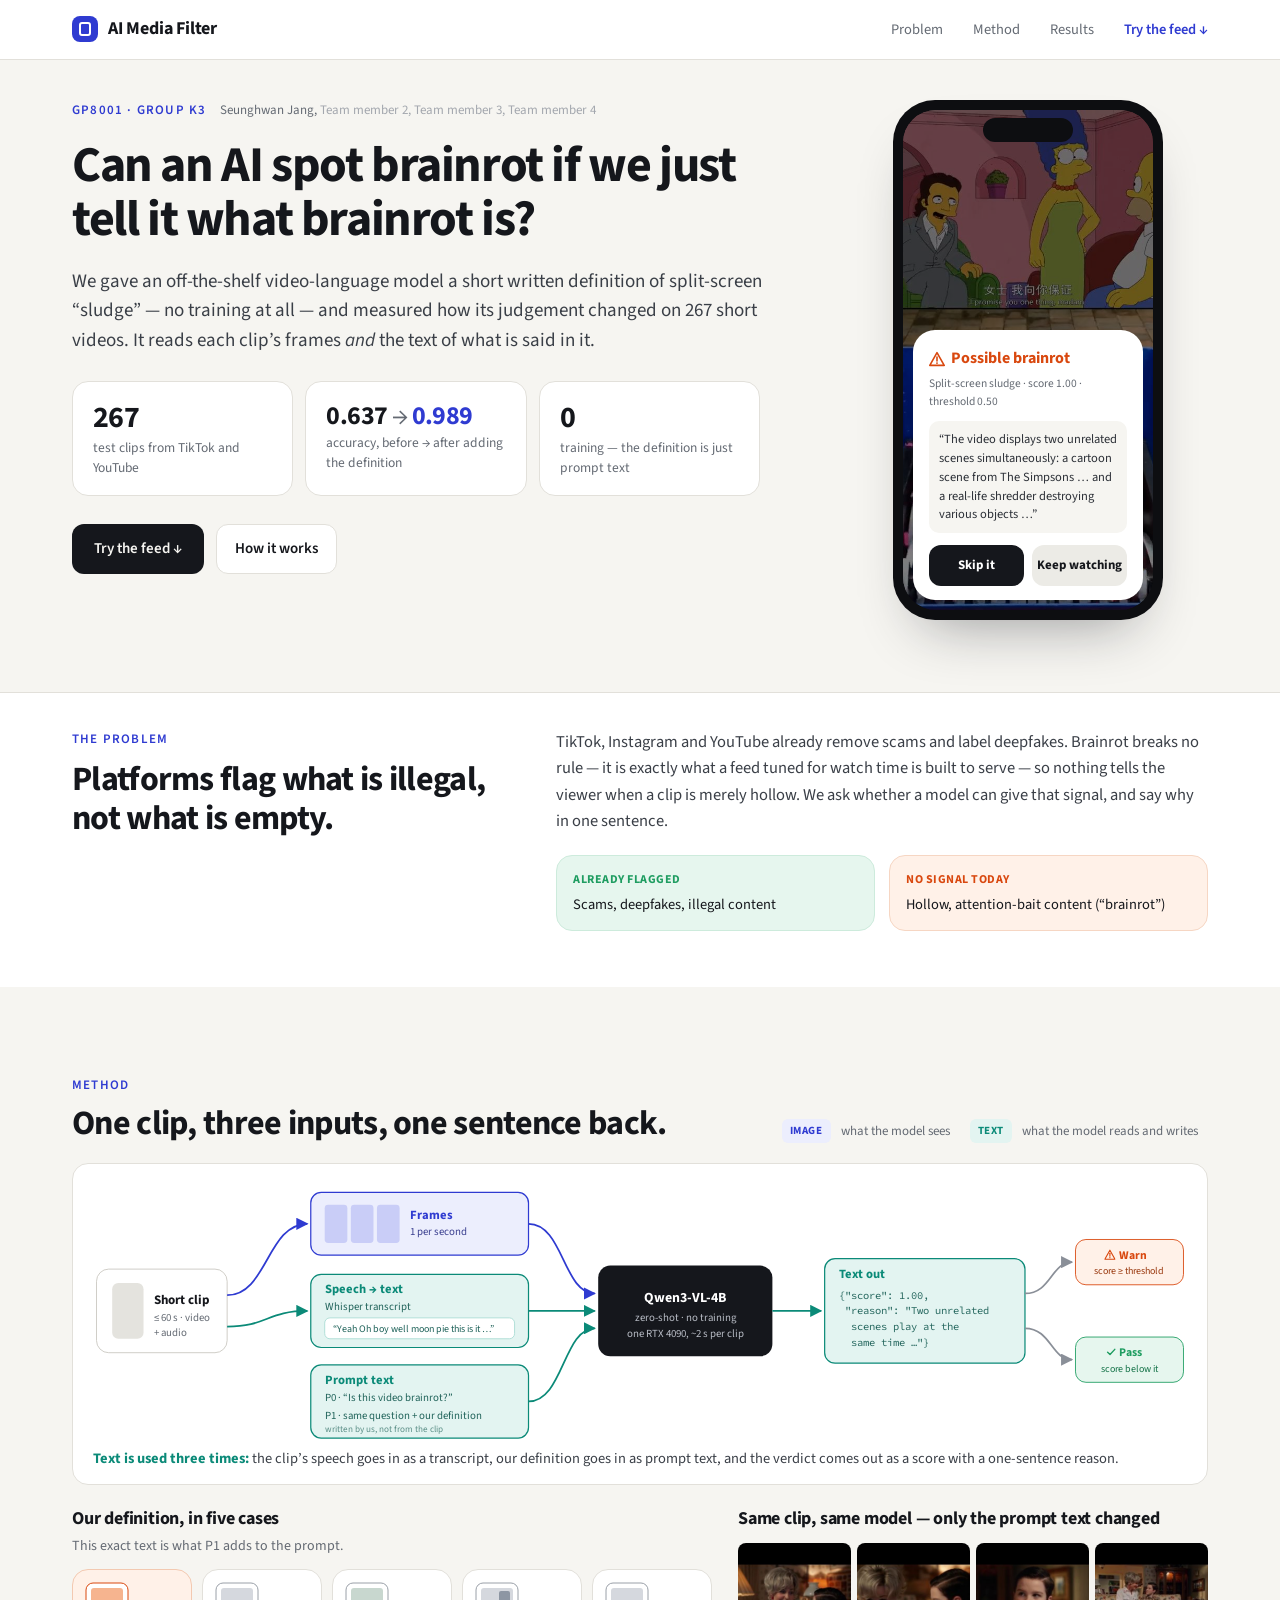
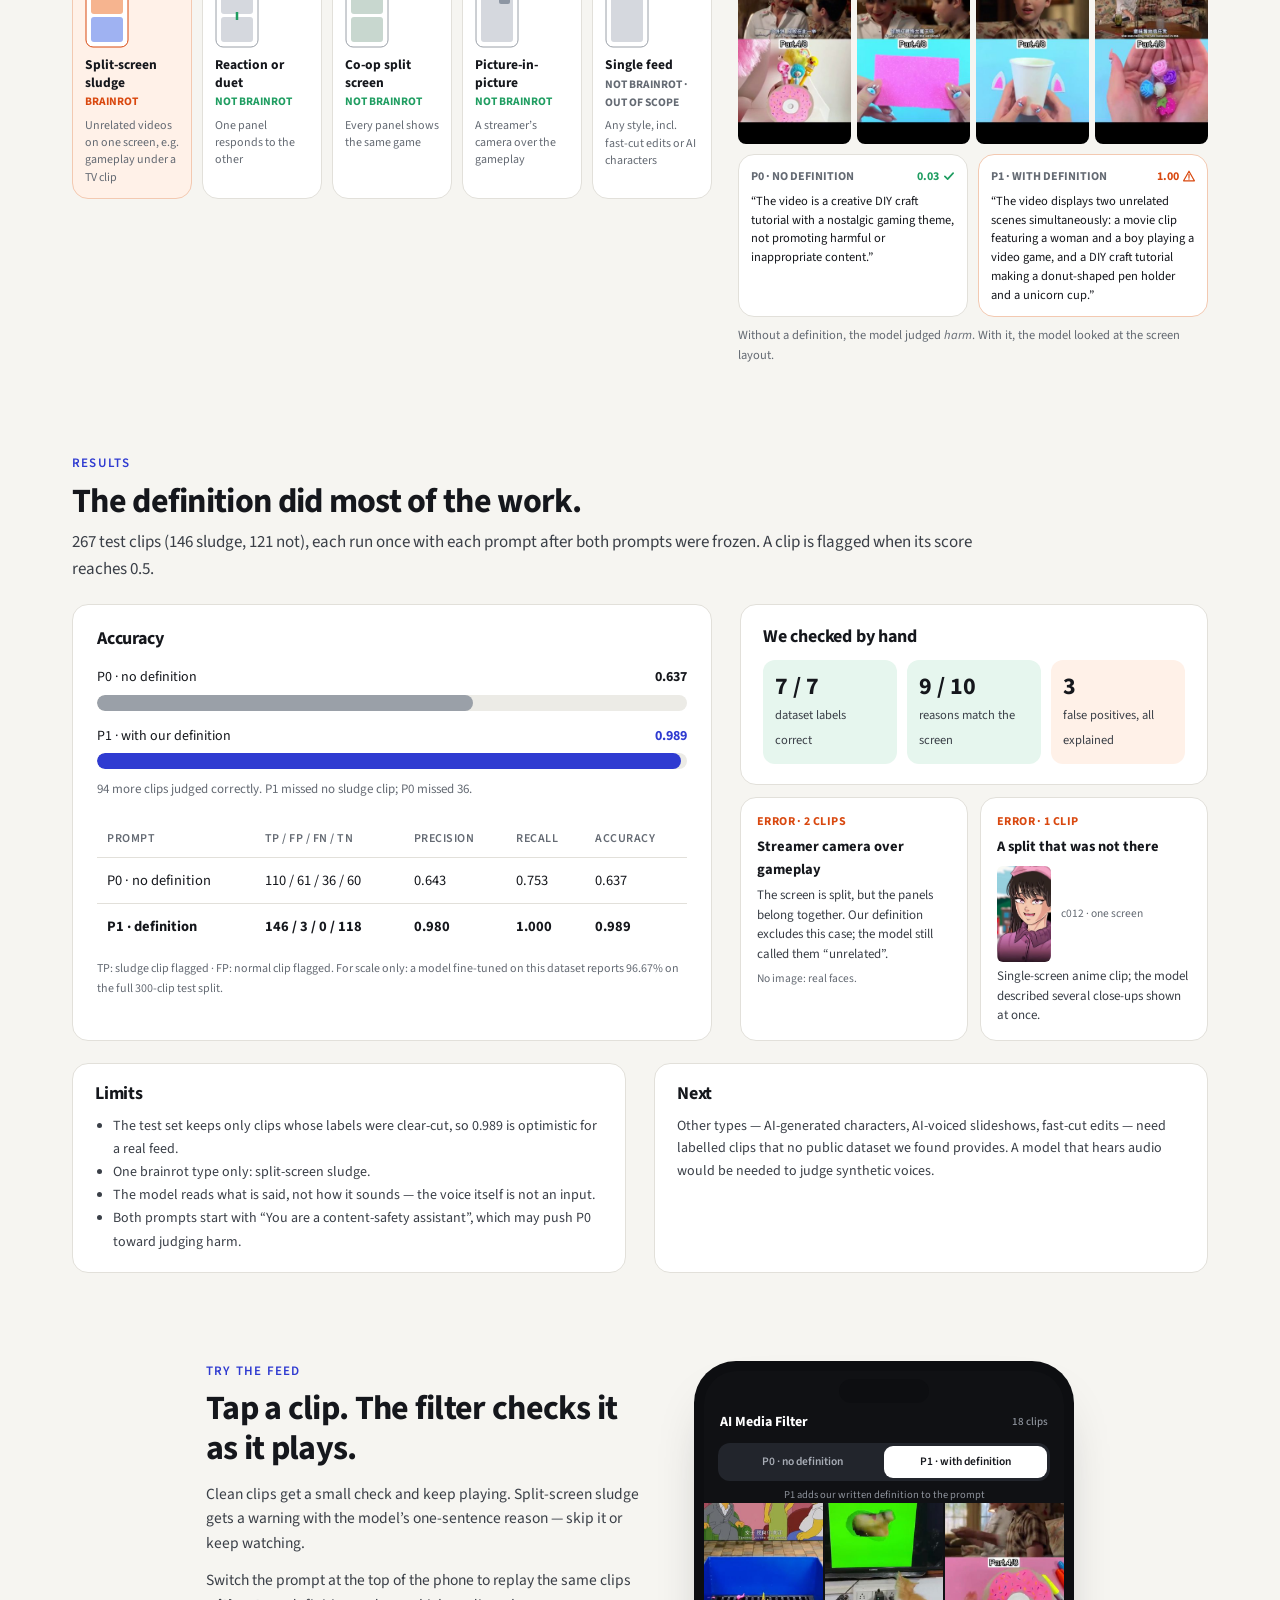
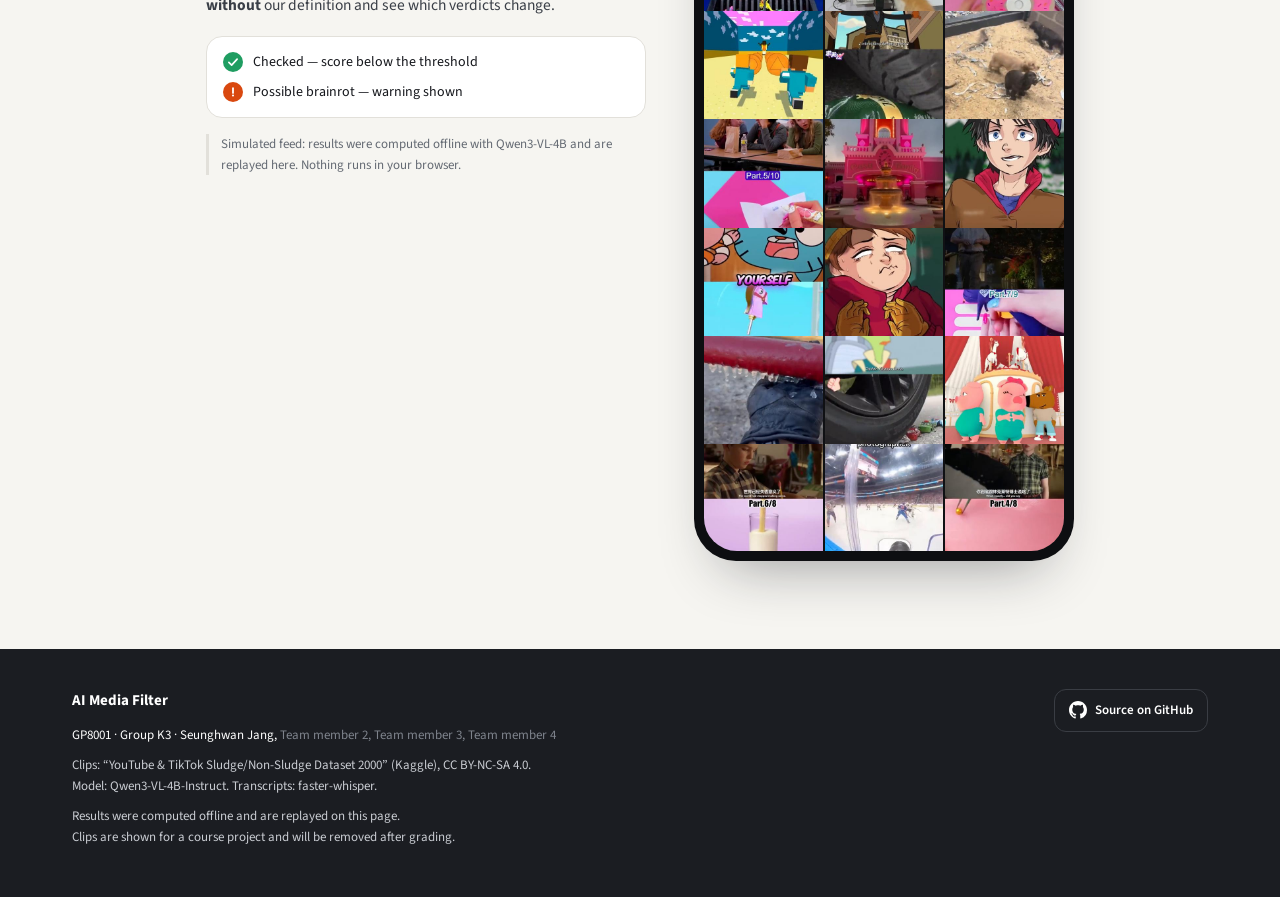
==== docs/index.html @ eef55e1b "Course assignment site for GP8001 Group K3 (AI Media Filter) Project website (GitHub Pages from /doc" ====
<!doctype html>
<html lang="en">
<head>
<meta charset="utf-8">
<meta name="viewport" content="width=device-width, initial-scale=1, viewport-fit=cover">
<title>AI Media Filter · GP8001 Group K3</title>
<meta name="robots" content="noindex, nofollow">
<meta name="description" content="Course project: an off-the-shelf video-language model, given a short written definition of split-screen sludge, judged 267 short videos. Results were computed offline and are replayed here.">
<meta property="og:type" content="website">
<meta property="og:title" content="Can an AI spot brainrot if we just tell it what brainrot is?">
<meta property="og:description" content="GP8001 · Group K3 course project. Accuracy 0.637 → 0.989 on 267 clips after adding a written definition — no training.">
<meta property="og:url" content="https://jang-seunghwan.github.io/course-assignment-gp8001-ai-media-filter/">
<meta property="og:image" content="https://jang-seunghwan.github.io/course-assignment-gp8001-ai-media-filter/assets/og.png">
<meta property="og:image:width" content="1200">
<meta property="og:image:height" content="630">
<meta name="twitter:card" content="summary_large_image">
<link rel="icon" href="data:image/svg+xml,%3Csvg xmlns='http://www.w3.org/2000/svg' viewBox='0 0 26 26'%3E%3Crect width='26' height='26' rx='8' fill='%232f3bd1'/%3E%3Crect x='8.25' y='7.25' width='9.5' height='11.5' rx='2' fill='none' stroke='%23fff' stroke-width='2.5'/%3E%3C/svg%3E">
<link rel="preconnect" href="https://fonts.googleapis.com">
<link rel="preconnect" href="https://fonts.gstatic.com" crossorigin>
<link href="https://fonts.googleapis.com/css2?family=Source+Sans+3:wght@400;500;600;700&family=Source+Code+Pro:wght@400;600&display=swap" rel="stylesheet">
<link rel="stylesheet" href="assets/style.css">
</head>
<body>

<svg width="0" height="0" style="position:absolute" aria-hidden="true">
  <symbol id="i-warn" viewBox="0 0 16 16"><path d="M8 1.6 15.2 14.4H.8Z" fill="none" stroke="currentColor" stroke-width="1.6" stroke-linejoin="round"/><path d="M8 6v4" stroke="currentColor" stroke-width="1.6" stroke-linecap="round"/><circle cx="8" cy="12.1" r=".95" fill="currentColor"/></symbol>
  <symbol id="i-check" viewBox="0 0 16 16"><path d="M2.5 8.6 6.2 12.2 13.5 4.2" fill="none" stroke="currentColor" stroke-width="2.2" stroke-linecap="round" stroke-linejoin="round"/></symbol>
  <symbol id="i-bang" viewBox="0 0 16 16"><path d="M8 3v6.2" stroke="currentColor" stroke-width="2.4" stroke-linecap="round"/><circle cx="8" cy="12.6" r="1.4" fill="currentColor"/></symbol>
  <symbol id="i-close" viewBox="0 0 16 16"><path d="M3.5 3.5 12.5 12.5M12.5 3.5 3.5 12.5" stroke="currentColor" stroke-width="2" stroke-linecap="round"/></symbol>
  <symbol id="i-sound-off" viewBox="0 0 16 16"><path d="M2 6h2.6L8 3v10L4.6 10H2Z" fill="currentColor"/><path d="M10.5 6l4 4M14.5 6l-4 4" stroke="currentColor" stroke-width="1.6" stroke-linecap="round"/></symbol>
  <symbol id="i-sound-on" viewBox="0 0 16 16"><path d="M2 6h2.6L8 3v10L4.6 10H2Z" fill="currentColor"/><path d="M10.4 5.6a3.4 3.4 0 0 1 0 4.8M12.4 3.8a6 6 0 0 1 0 8.4" fill="none" stroke="currentColor" stroke-width="1.5" stroke-linecap="round"/></symbol>
  <symbol id="i-github" viewBox="0 0 16 16"><path fill="currentColor" d="M8 0C3.58 0 0 3.58 0 8c0 3.54 2.29 6.53 5.47 7.59.4.07.55-.17.55-.38 0-.19-.01-.82-.01-1.49-2.01.37-2.53-.49-2.69-.94-.09-.23-.48-.94-.82-1.13-.28-.15-.68-.52-.01-.53.63-.01 1.08.58 1.23.82.72 1.21 1.87.87 2.33.66.07-.52.28-.87.51-1.07-1.78-.2-3.64-.89-3.64-3.95 0-.87.31-1.59.82-2.15-.08-.2-.36-1.02.08-2.12 0 0 .67-.21 2.2.82.64-.18 1.32-.27 2-.27.68 0 1.36.09 2 .27 1.53-1.04 2.2-.82 2.2-.82.44 1.1.16 1.92.08 2.12.51.56.82 1.27.82 2.15 0 3.07-1.87 3.75-3.65 3.95.29.25.54.73.54 1.48 0 1.07-.01 1.93-.01 2.2 0 .21.15.46.55.38A8.013 8.013 0 0 0 16 8c0-4.42-3.58-8-8-8z"/></symbol>
</svg>

<header class="nav">
  <div class="wrap">
    <a class="logo" href="#top"><i aria-hidden="true"></i>AI Media Filter</a>
    <nav class="links" aria-label="Sections"><a href="#problem">Problem</a><a href="#method">Method</a><a href="#results">Results</a><a href="#feed">Try the feed ↓</a></nav>
  </div>
</header>

<main>
<!-- ============================================================ intro -->
<section class="hero" id="top">
  <div class="wrap">
    <div>
      <div class="byline"><span class="eyebrow" data-site="course-group">GP8001 · Group K3</span><span class="team" data-site="members"></span></div>
      <h1>Can an AI spot brainrot if we just tell it what brainrot is?</h1>
      <p class="lead">We gave an off-the-shelf video-language model a short written definition of split-screen “sludge” — no training at all — and measured how its judgement changed on 267 short videos. It reads each clip’s frames <em>and</em> the text of what is said in it.</p>
      <div class="stats">
        <div class="card stat"><div class="num">267</div><div class="cap">test clips from TikTok and YouTube</div></div>
        <div class="card stat"><div class="num delta">0.637 <span class="arrow">→</span> <span class="after">0.989</span></div><div class="cap">accuracy, before → after adding the definition</div></div>
        <div class="card stat"><div class="num">0</div><div class="cap">training — the definition is just prompt text</div></div>
      </div>
      <div class="cta"><a class="btn dark" href="#feed">Try the feed ↓</a><a class="btn light" href="#method">How it works</a></div>
    </div>
    <div class="phone hero-phone" aria-label="Example: the warning shown for clip c044">
      <div class="screen">
        <video src="assets/clips/c044.mp4" poster="assets/posters/c044.jpg" muted autoplay loop playsinline preload="auto" aria-hidden="true" tabindex="-1"></video>
        <div class="notch"></div>
        <div class="dim"></div>
        <div class="wcard">
          <div class="t"><svg class="ico"><use href="#i-warn"/></svg> Possible brainrot</div>
          <div class="s">Split-screen sludge · score 1.00 · threshold 0.50</div>
          <div class="r">“The video displays two unrelated scenes simultaneously: a cartoon scene from The Simpsons … and a real-life shredder destroying various objects …”</div>
          <div class="b" aria-hidden="true"><span class="b1">Skip it</span><span class="b2">Keep watching</span></div>
        </div>
      </div>
    </div>
  </div>
</section>

<section class="band" id="problem">
  <div class="wrap">
    <div>
      <div class="eyebrow">The problem</div>
      <h2>Platforms flag what is illegal, not what is empty.</h2>
    </div>
    <div>
      <p class="body">TikTok, Instagram and YouTube already remove scams and label deepfakes. Brainrot breaks no rule — it is exactly what a feed tuned for watch time is built to serve — so nothing tells the viewer when a clip is merely hollow. We ask whether a model can give that signal, and say why in one sentence.</p>
      <div class="flags">
        <div class="flag ok"><div class="k">ALREADY FLAGGED</div><div class="v">Scams, deepfakes, illegal content</div></div>
        <div class="flag warn"><div class="k">NO SIGNAL TODAY</div><div class="v">Hollow, attention-bait content (“brainrot”)</div></div>
      </div>
    </div>
  </div>
</section>

<!-- ============================================================ method -->
<section class="section" id="method">
  <div class="wrap">
    <div class="eyebrow">Method</div>
    <div class="head-row">
      <h2>One clip, three inputs, one sentence back.</h2>
      <div class="legend"><span class="tag img">IMAGE</span><span>what the model sees</span><span class="tag text">TEXT</span><span>what the model reads and writes</span></div>
    </div>

    <div class="card pipe">
      <svg class="pipe-svg" viewBox="0 0 1256 300" role="img" aria-labelledby="pipe-title">
        <title id="pipe-title">Pipeline: a short clip becomes frames (image) and a speech transcript (text); together with the prompt text they go into Qwen3-VL-4B, which writes a score and a one-sentence reason; the score decides warn or pass.</title>
        <defs>
          <marker id="ah" viewBox="0 0 10 10" refX="9" refY="5" markerWidth="7" markerHeight="7" orient="auto-start-reverse"><path d="M0,0 L10,5 L0,10 z" fill="#8a8f98"/></marker>
          <marker id="aht" viewBox="0 0 10 10" refX="9" refY="5" markerWidth="7" markerHeight="7" orient="auto-start-reverse"><path d="M0,0 L10,5 L0,10 z" fill="#0b8a78"/></marker>
          <marker id="ahi" viewBox="0 0 10 10" refX="9" refY="5" markerWidth="7" markerHeight="7" orient="auto-start-reverse"><path d="M0,0 L10,5 L0,10 z" fill="#2f3bd1"/></marker>
        </defs>
        <!-- clip -->
        <rect x="4" y="100" width="150" height="96" rx="14" fill="#fff" stroke="#c9c7c0"/>
        <rect x="22" y="116" width="36" height="64" rx="7" fill="#e4e3de"/>
        <text x="70" y="140" font-size="15" font-weight="700" fill="#15171c">Short clip</text>
        <text x="70" y="160" font-size="12.5" fill="#646a73">≤ 60 s · video</text>
        <text x="70" y="177" font-size="12.5" fill="#646a73">+ audio</text>
        <!-- frames branch -->
        <path d="M154 130 C 200 130, 200 48, 246 48" fill="none" stroke="#2f3bd1" stroke-width="2" marker-end="url(#ahi)"/>
        <rect x="250" y="12" width="250" height="72" rx="12" fill="#eceefd" stroke="#2f3bd1" stroke-width="1.4"/>
        <rect x="266" y="26" width="26" height="44" rx="4" fill="#c9cdf7"/><rect x="296" y="26" width="26" height="44" rx="4" fill="#c9cdf7"/><rect x="326" y="26" width="26" height="44" rx="4" fill="#c9cdf7"/>
        <text x="364" y="42" font-size="14.5" font-weight="700" fill="#2f3bd1">Frames</text>
        <text x="364" y="61" font-size="12.5" fill="#3a3f8f">1 per second</text>
        <!-- transcript branch (c020's real transcript, first words) -->
        <path d="M154 166 C 200 166, 200 148, 246 148" fill="none" stroke="#0b8a78" stroke-width="2" marker-end="url(#aht)"/>
        <rect x="250" y="106" width="250" height="84" rx="12" fill="#e3f4f1" stroke="#0b8a78" stroke-width="1.4"/>
        <text x="266" y="128" font-size="14.5" font-weight="700" fill="#0b8a78">Speech → text</text>
        <text x="266" y="147" font-size="12.5" fill="#20635a">Whisper transcript</text>
        <rect x="266" y="156" width="218" height="24" rx="6" fill="#fff" stroke="#a9dcd4"/>
        <text x="275" y="172" font-size="11.5" fill="#20635a" id="pipe-transcript">“Yeah Oh boy well moon pie this is it …”</text>
        <!-- prompt branch -->
        <rect x="250" y="210" width="250" height="84" rx="12" fill="#e3f4f1" stroke="#0b8a78" stroke-width="1.4"/>
        <text x="266" y="232" font-size="14.5" font-weight="700" fill="#0b8a78">Prompt text</text>
        <text x="266" y="252" font-size="12.5" fill="#20635a">P0 · “Is this video brainrot?”</text>
        <text x="266" y="272" font-size="12.5" fill="#20635a">P1 · same question + our definition</text>
        <text x="266" y="287" font-size="10.5" fill="#5c8f87">written by us, not from the clip</text>
        <!-- into model -->
        <path d="M500 48 C 540 48, 540 128, 576 128" fill="none" stroke="#2f3bd1" stroke-width="2" marker-end="url(#ahi)"/>
        <path d="M500 148 L 576 148" fill="none" stroke="#0b8a78" stroke-width="2" marker-end="url(#aht)"/>
        <path d="M500 252 C 540 252, 540 168, 576 168" fill="none" stroke="#0b8a78" stroke-width="2" marker-end="url(#aht)"/>
        <rect x="580" y="96" width="200" height="104" rx="14" fill="#15171c"/>
        <text x="680" y="138" text-anchor="middle" font-size="16" font-weight="700" fill="#fff">Qwen3-VL-4B</text>
        <text x="680" y="160" text-anchor="middle" font-size="12.5" fill="#b9bdc6">zero-shot · no training</text>
        <text x="680" y="178" text-anchor="middle" font-size="12.5" fill="#b9bdc6">one RTX 4090, ~2 s per clip</text>
        <!-- output -->
        <path d="M780 148 L 836 148" fill="none" stroke="#0b8a78" stroke-width="2" marker-end="url(#aht)"/>
        <rect x="840" y="88" width="230" height="120" rx="12" fill="#e3f4f1" stroke="#0b8a78" stroke-width="1.4"/>
        <text x="856" y="110" font-size="14.5" font-weight="700" fill="#0b8a78">Text out</text>
        <text class="mono" x="856" y="134" font-size="12" fill="#20635a">{"score": 1.00,</text>
        <text class="mono" x="856" y="152" font-size="12" fill="#20635a" xml:space="preserve"> "reason": "Two unrelated</text>
        <text class="mono" x="856" y="170" font-size="12" fill="#20635a" xml:space="preserve">  scenes play at the</text>
        <text class="mono" x="856" y="188" font-size="12" fill="#20635a" xml:space="preserve">  same time …"}</text>
        <!-- decision -->
        <path d="M1070 128 C 1100 128, 1100 92, 1124 92" fill="none" stroke="#8a8f98" stroke-width="2" marker-end="url(#ah)"/>
        <path d="M1070 168 C 1100 168, 1100 204, 1124 204" fill="none" stroke="#8a8f98" stroke-width="2" marker-end="url(#ah)"/>
        <rect x="1128" y="66" width="124" height="52" rx="12" fill="#fff1e8" stroke="#d9480f"/>
        <use href="#i-warn" x="1161" y="77" width="13" height="13" style="color:#d9480f"/>
        <text x="1178" y="88" font-size="13.5" font-weight="700" fill="#d9480f">Warn</text>
        <text x="1190" y="106" text-anchor="middle" font-size="11.5" fill="#9a3a10">score ≥ threshold</text>
        <rect x="1128" y="178" width="124" height="52" rx="12" fill="#e6f6ee" stroke="#1f9d61"/>
        <use href="#i-check" x="1163" y="189" width="12" height="12" style="color:#1f9d61"/>
        <text x="1178" y="200" font-size="13.5" font-weight="700" fill="#1f9d61">Pass</text>
        <text x="1190" y="218" text-anchor="middle" font-size="11.5" fill="#17744a">score below it</text>
      </svg>
      <div class="pipe-mobile" aria-hidden="true">
        <div><b>Short clip</b> · ≤ 60 s</div>
        <div class="i"><b>Frames</b> · 1 per second <span class="tag img">IMAGE</span></div>
        <div class="x"><b>Speech → text</b> · Whisper <span class="tag text">TEXT</span></div>
        <div class="x"><b>Prompt text</b> · P0 or P1 <span class="tag text">TEXT</span></div>
        <div class="arrow">↓</div>
        <div class="m"><b>Qwen3-VL-4B</b> · no training</div>
        <div class="arrow">↓</div>
        <div class="x"><b>Text out</b> · score + one-sentence reason <span class="tag text">TEXT</span></div>
        <div class="verdicts"><span class="w"><svg class="ico"><use href="#i-warn"/></svg>Warn</span><span class="p"><svg class="ico"><use href="#i-check"/></svg>Pass</span></div>
      </div>
      <p class="body caption"><b>Text is used three times:</b> the clip’s speech goes in as a transcript, our definition goes in as prompt text, and the verdict comes out as a score with a one-sentence reason.</p>
    </div>

    <div class="method-grid">
      <div>
        <h3>Our definition, in five cases</h3>
        <p class="body muted" style="font-size:14px; margin-top:4px;">This exact text is what P1 adds to the prompt.</p>
        <div class="defs">
          <div class="card def br">
            <svg width="44" height="66" aria-hidden="true"><rect x="1" y="1" width="42" height="64" rx="7" fill="#fff" stroke="#d9480f"/><rect x="6" y="6" width="32" height="26" rx="3" fill="#f6b48f"/><rect x="6" y="35" width="32" height="25" rx="3" fill="#9fb2f2"/></svg>
            <div class="t">Split-screen sludge</div><div class="k">BRAINROT</div>
            <div class="d">Unrelated videos on one screen, e.g. gameplay under a TV clip</div>
          </div>
          <div class="card def">
            <svg width="44" height="66" aria-hidden="true"><rect x="1" y="1" width="42" height="64" rx="7" fill="#fff" stroke="#9aa0a8"/><rect x="6" y="6" width="32" height="26" rx="3" fill="#d5d8de"/><rect x="6" y="35" width="32" height="25" rx="3" fill="#d5d8de"/><path d="M22 30 v8" stroke="#1f9d61" stroke-width="2.5"/></svg>
            <div class="t">Reaction or duet</div><div class="k">NOT BRAINROT</div>
            <div class="d">One panel responds to the other</div>
          </div>
          <div class="card def">
            <svg width="44" height="66" aria-hidden="true"><rect x="1" y="1" width="42" height="64" rx="7" fill="#fff" stroke="#9aa0a8"/><rect x="6" y="6" width="32" height="26" rx="3" fill="#c8d7cf"/><rect x="6" y="35" width="32" height="25" rx="3" fill="#c8d7cf"/></svg>
            <div class="t">Co-op split screen</div><div class="k">NOT BRAINROT</div>
            <div class="d">Every panel shows the same game</div>
          </div>
          <div class="card def">
            <svg width="44" height="66" aria-hidden="true"><rect x="1" y="1" width="42" height="64" rx="7" fill="#fff" stroke="#9aa0a8"/><rect x="6" y="6" width="32" height="54" rx="3" fill="#d5d8de"/><rect x="24" y="9" width="11" height="13" rx="2" fill="#8d96a3"/></svg>
            <div class="t">Picture-in-picture</div><div class="k">NOT BRAINROT</div>
            <div class="d">A streamer’s camera over the gameplay</div>
          </div>
          <div class="card def">
            <svg width="44" height="66" aria-hidden="true"><rect x="1" y="1" width="42" height="64" rx="7" fill="#fff" stroke="#9aa0a8"/><rect x="6" y="6" width="32" height="54" rx="3" fill="#d5d8de"/></svg>
            <div class="t">Single feed</div><div class="k out">NOT BRAINROT · OUT OF SCOPE</div>
            <div class="d">Any style, incl. fast-cut edits or AI characters</div>
          </div>
        </div>
      </div>

      <div>
        <h3>Same clip, same model — only the prompt text changed</h3>
        <div class="frames4">
          <img src="assets/frames/c020_1.jpg" alt="Clip c020 at 20%: TV scene of a woman and a boy playing a video game above a craft video of a donut pen holder" loading="lazy">
          <img src="assets/frames/c020_2.jpg" alt="Clip c020 at 40%: TV scene above a craft video with pink paper" loading="lazy">
          <img src="assets/frames/c020_3.jpg" alt="Clip c020 at 60%: TV scene of the boy above a craft video of a paper cup" loading="lazy">
          <img src="assets/frames/c020_4.jpg" alt="Clip c020 at 80%: TV scene on a sofa above a craft video of small flowers in a hand" loading="lazy">
        </div>
        <div class="pair" id="pair"></div>
        <div class="pair-note">Without a definition, the model judged <i>harm</i>. With it, the model looked at the screen layout.</div>
      </div>
    </div>
  </div>
</section>

<!-- ============================================================ results -->
<section class="section results" id="results" style="padding-top:0">
  <div class="wrap">
    <div class="eyebrow">Results</div>
    <h2 style="margin-top:8px">The definition did most of the work.</h2>
    <p class="lead">267 test clips (146 sludge, 121 not), each run once with each prompt after both prompts were frozen. A clip is flagged when its score reaches 0.5.</p>

    <div class="res-grid">
      <div class="card acc">
        <h3>Accuracy</h3>
        <div style="margin-top:16px">
          <div class="bar-row"><span>P0 · no definition</span><b>0.637</b></div>
          <div class="bar" role="img" aria-label="P0 accuracy 63.7 percent"><i style="width:63.7%"></i></div>
          <div class="bar-row" style="margin-top:14px"><span>P1 · with our definition</span><b style="color:var(--brand)">0.989</b></div>
          <div class="bar" role="img" aria-label="P1 accuracy 98.9 percent"><i class="p1" style="width:98.9%"></i></div>
          <div class="muted" style="font-size:13px; margin-top:10px">94 more clips judged correctly. P1 missed no sludge clip; P0 missed 36.</div>
        </div>
        <table class="res">
          <thead><tr><th>Prompt</th><th>TP / FP / FN / TN</th><th>Precision</th><th>Recall</th><th>Accuracy</th></tr></thead>
          <tbody>
            <tr><td>P0 · no definition</td><td>110 / 61 / 36 / 60</td><td>0.643</td><td>0.753</td><td>0.637</td></tr>
            <tr><td><b>P1 · definition</b></td><td><b>146 / 3 / 0 / 118</b></td><td><b>0.980</b></td><td><b>1.000</b></td><td><b>0.989</b></td></tr>
          </tbody>
        </table>
        <div class="muted" style="font-size:12px; margin-top:10px">TP: sludge clip flagged · FP: normal clip flagged. For scale only: a model fine-tuned on this dataset reports 96.67% on the full 300-clip test split.</div>
      </div>

      <div>
        <div class="card checked">
          <h3>We checked by hand</h3>
          <div class="boxes">
            <div><b>7 / 7</b><span>dataset labels correct</span></div>
            <div><b>9 / 10</b><span>reasons match the screen</span></div>
            <div class="w"><b>3</b><span>false positives, all explained</span></div>
          </div>
        </div>
        <div class="errs">
          <div class="card err">
            <div class="k">ERROR · 2 CLIPS</div>
            <div class="t">Streamer camera over gameplay</div>
            <div class="d">The screen is split, but the panels belong together. Our definition excludes this case; the model still called them “unrelated”.</div>
            <div class="s muted">No image: real faces.</div>
          </div>
          <div class="card err">
            <div class="k">ERROR · 1 CLIP</div>
            <div class="t">A split that was not there</div>
            <figure><img src="assets/frames/c012_1.jpg" alt="Clip c012: a single full-screen anime drawing of one character" loading="lazy"><figcaption>c012 · one screen</figcaption></figure>
            <div class="d">Single-screen anime clip; the model described several close-ups shown at once.</div>
          </div>
        </div>
      </div>
    </div>

    <div class="two">
      <div class="card">
        <h3>Limits</h3>
        <ul>
          <li>The test set keeps only clips whose labels were clear-cut, so 0.989 is optimistic for a real feed.</li>
          <li>One brainrot type only: split-screen sludge.</li>
          <li>The model reads what is said, not how it sounds — the voice itself is not an input.</li>
          <li>Both prompts start with “You are a content-safety assistant”, which may push P0 toward judging harm.</li>
        </ul>
      </div>
      <div class="card">
        <h3>Next</h3>
        <p class="body">Other types — AI-generated characters, AI-voiced slideshows, fast-cut edits — need labelled clips that no public dataset we found provides. A model that hears audio would be needed to judge synthetic voices.</p>
      </div>
    </div>
  </div>
</section>

<!-- ============================================================ feed -->
<section class="section feed" id="feed" style="padding-top:0">
  <div class="wrap">
    <div class="feed-copy">
      <div class="eyebrow">Try the feed</div>
      <h2>Tap a clip. The filter checks it as it plays.</h2>
      <p class="body">Clean clips get a small check and keep playing. Split-screen sludge gets a warning with the model’s one-sentence reason — skip it or keep watching.</p>
      <p class="body">Switch the prompt at the top of the phone to replay the same clips <b>without</b> our definition and see which verdicts change.</p>
      <div class="card key">
        <div><span class="badge o"><svg><use href="#i-check"/></svg></span> Checked — score below the threshold</div>
        <div><span class="badge w"><svg><use href="#i-bang"/></svg></span> Possible brainrot — warning shown</div>
      </div>
      <div class="disclose">Simulated feed: results were computed offline with Qwen3-VL-4B and are replayed here. Nothing runs in your browser.</div>
    </div>

    <div class="phone feed-phone">
      <div class="screen">
        <div class="notch"></div>
        <div class="appbar">
          <div class="row1"><span>AI Media Filter</span><span id="clip-count">18 clips</span></div>
          <div class="seg" role="group" aria-label="Prompt">
            <button type="button" data-prompt="p0" aria-pressed="false">P0 · no definition</button>
            <button type="button" data-prompt="p1" aria-pressed="true">P1 · with definition</button>
          </div>
          <div class="seg-note">P1 adds our written definition to the prompt</div>
        </div>
        <div class="grid" id="grid" aria-label="Clips"></div>

        <div class="viewer" id="viewer" role="dialog" aria-modal="true" aria-label="Clip viewer" hidden>
          <div class="stage" id="stage"><video id="vid" muted playsinline preload="auto"></video></div>
          <div class="v-top" id="v-top">
            <span>AI Media Filter</span>
            <span class="btns">
              <button type="button" class="round" id="mute" aria-label="Turn sound on"><svg><use href="#i-sound-off"/></svg></button>
              <button type="button" class="round" id="close" aria-label="Close and return to the grid"><svg><use href="#i-close"/></svg></button>
            </span>
          </div>
          <div class="chip gone" id="chip" role="status" aria-live="polite"></div>
          <div class="v-actions" aria-hidden="true"><span></span><span></span><span></span></div>
          <div class="v-caption"><span class="lbl" id="v-label"></span></div>
          <div class="v-progress" aria-hidden="true"><i id="v-prog"></i></div>
          <div class="dim" id="dim"></div>
          <div class="wcard" id="wcard" aria-live="polite">
            <div class="t"><svg class="ico"><use href="#i-warn"/></svg> Possible brainrot</div>
            <div class="s" id="w-sub"></div>
            <div class="r" id="w-reason"></div>
            <div class="b"><button type="button" class="b1" id="skip">Skip it</button><button type="button" class="b2" id="keep">Keep watching</button></div>
            <div class="note" id="w-note" hidden></div>
            <div class="lab" id="w-label"></div>
          </div>
        </div>
      </div>
    </div>
  </div>
</section>
</main>

<footer>
  <div class="wrap">
    <div>
      <div class="name">AI Media Filter</div>
      <p class="who" data-site="footer-line">GP8001 · Group K3</p>
      <p>Clips: “YouTube &amp; TikTok Sludge/Non-Sludge Dataset 2000” (Kaggle), CC BY-NC-SA 4.0.<br>Model: Qwen3-VL-4B-Instruct. Transcripts: faster-whisper.</p>
      <p>Results were computed offline and are replayed on this page.<br>Clips are shown for a course project and will be removed after grading.</p>
    </div>
    <a class="gh" href="https://github.com/Jang-seunghwan/course-assignment-gp8001-ai-media-filter"><svg aria-hidden="true"><use href="#i-github"/></svg>Source on GitHub</a>
  </div>
</footer>

<!-- Fallback copies so the page also works when index.html is opened as a file.
     The live site reads assets/site.json and assets/clips.json first. Refresh with tools/embed_data.py. -->
<script type="application/json" id="site-data">{"course":"GP8001","group":"Group K3","members":["Seunghwan Jang","Team member 2","Team member 3","Team member 4"]}</script>
<script type="application/json" id="clips-data">[{"id":"c044","video":"assets/clips/c044.mp4","thumb":"assets/thumbs/c044.jpg","poster":"assets/posters/c044.jpg","label":"sludge","p0":{"score":0.9770226287399317,"reason":"The video combines cartoon dialogue with a shredder, creating a surreal and absurd juxtaposition.","sec":2.36},"p1":{"score":0.9999962733608097,"reason":"The video displays two unrelated scenes simultaneously: a cartoon scene from The Simpsons with characters discussing marriage and a real-life shredder destroying various objects, including a clock, phone, and pop-it toy.","sec":3.01},"note":""},{"id":"c024","video":"assets/clips/c024.mp4","thumb":"assets/thumbs/c024.jpg","poster":"assets/posters/c024.jpg","label":"not sludge","p0":{"score":0.18242558031387093,"reason":"The video shows a kitten watching a cat on a screen with green background, which is not brainrot.","sec":1.54},"p1":{"score":1.4449801345308207e-07,"reason":"A single video of a cat on a green screen is displayed, with no split-screen or multiple unrelated videos.","sec":1.75},"note":""},{"id":"c020","video":"assets/clips/c020.mp4","thumb":"assets/thumbs/c020.jpg","poster":"assets/posters/c020.jpg","label":"sludge","p0":{"score":0.03308605469641786,"reason":"The video is a creative DIY craft tutorial with a nostalgic gaming theme, not promoting harmful or inappropriate content.","sec":2.48},"p1":{"score":0.9999921107375358,"reason":"The video displays two unrelated scenes simultaneously: a movie clip featuring a woman and a boy playing a video game, and a DIY craft tutorial making a donut-shaped pen holder and a unicorn cup.","sec":2.74},"note":""},{"id":"c025","video":"assets/clips/c025.mp4","thumb":"assets/thumbs/c025.jpg","poster":"assets/posters/c025.jpg","label":"not sludge","p0":{"score":0.77729992054698,"reason":"The video features a Minecraft-style game with violent and chaotic elements, including characters resembling those from Squid Game, and exaggerated, cartoonish violence.","sec":3.03},"p1":{"score":3.65348200556395e-08,"reason":"The video features a single continuous scene with Minecraft-style characters and gameplay elements, without any split-screen or unrelated video overlays.","sec":3.13},"note":""},{"id":"c066","video":"assets/clips/c066.mp4","thumb":"assets/thumbs/c066.jpg","poster":"assets/posters/c066.jpg","label":"sludge","p0":{"score":0.9525741289411944,"reason":"The video combines cartoon violence with mundane, absurd objects being crushed, creating a surreal and darkly humorous tone.","sec":1.8},"p1":{"score":0.9999993524051881,"reason":"The video features two distinct and unrelated scenes: an animated Western show with characters and dialogue, and a real-world crushing video of various small objects under a car tire, with no clear connection between the two.","sec":2.16},"note":""},{"id":"c208","video":"assets/clips/c208.mp4","thumb":"assets/thumbs/c208.jpg","poster":"assets/posters/c208.jpg","label":"not sludge","p0":{"score":0.02931225643174513,"reason":"The video shows puppies playing and interacting in a shelter-like environment, with no offensive or inappropriate content.","sec":1.21},"p1":{"score":7.991959871028406e-11,"reason":"The video shows a single continuous scene of puppies in an enclosure with no split-screen or unrelated video panels.","sec":1.33},"note":""},{"id":"c159","video":"assets/clips/c159.mp4","thumb":"assets/thumbs/c159.jpg","poster":"assets/posters/c159.jpg","label":"sludge","p0":{"score":0.2689417653723509,"reason":"The video contains a mix of school-related dialogue and crafting activities, with no explicit or harmful content.","sec":1.87},"p1":{"score":0.9999251537652385,"reason":"The video displays two unrelated scenes simultaneously: a school hallway conversation and a DIY craft tutorial, with audio from both scenes.","sec":2.16},"note":""},{"id":"c234","video":"assets/clips/c234.mp4","thumb":"assets/thumbs/c234.jpg","poster":"assets/posters/c234.jpg","label":"not sludge","p0":{"score":0.11920293864618758,"reason":"The video showcases a lively and colorful restaurant experience with themed decor and food, not promoting harmful or inappropriate content.","sec":1.33},"p1":{"score":1.6918980102944207e-10,"reason":"The video features a single continuous scene showcasing Casa Bonita restaurant, its interior, food, and attractions without any split-screen or unrelated video overlays.","sec":1.57},"note":""},{"id":"c012","video":"assets/clips/c012.mp4","thumb":"assets/thumbs/c012.jpg","poster":"assets/posters/c012.jpg","label":"not sludge","p0":{"score":0.9626731168925041,"reason":"The video features anime-style characters with exaggerated expressions and a surreal, cartoonish aesthetic that is often associated with brainrot.","sec":1.17},"p1":{"score":0.7310585815345395,"reason":"The video shows multiple unrelated anime-style character close-ups simultaneously, with no shared audio or context connecting them.","sec":1.27},"note":"Our check: the model was wrong — this clip has a single screen."},{"id":"c037","video":"assets/clips/c037.mp4","thumb":"assets/thumbs/c037.jpg","poster":"assets/posters/c037.jpg","label":"sludge","p0":{"score":0.9975273767094737,"reason":"The video uses exaggerated and absurd imagery to mock and ridicule a character, which is a form of harmful humor.","sec":2.47},"p1":{"score":0.9999999586006235,"reason":"The video displays two unrelated clips simultaneously: an animated show featuring characters reacting to each other, and a gameplay segment of a lollipop character navigating obstacles in a colorful, physics-based game.","sec":2.79},"note":""},{"id":"c192","video":"assets/clips/c192.mp4","thumb":"assets/thumbs/c192.jpg","poster":"assets/posters/c192.jpg","label":"not sludge","p0":{"score":0.5621765591011381,"reason":"The video features cartoon characters with exaggerated expressions and a confrontational tone, which may be considered overly dramatic or inappropriate for some audiences.","sec":1.17},"p1":{"score":5.043474263807748e-07,"reason":"The video shows a single animated scene with three characters interacting, not multiple unrelated videos on screen.","sec":1.12},"note":""},{"id":"c072","video":"assets/clips/c072.mp4","thumb":"assets/thumbs/c072.jpg","poster":"assets/posters/c072.jpg","label":"sludge","p0":{"score":0.2450855683697291,"reason":"The video is a creative DIY project using popsicle sticks and glue, with no inappropriate or harmful content.","sec":2.36},"p1":{"score":0.9999996940977792,"reason":"The video features a split-screen format with unrelated content: a movie scene (likely from 'Crazy About Oklahoma') on the top half and a DIY craft tutorial using popsicle sticks on the bottom half, with no clear connection between the two.","sec":3.05},"note":""},{"id":"c160","video":"assets/clips/c160.mp4","thumb":"assets/thumbs/c160.jpg","poster":"assets/posters/c160.jpg","label":"not sludge","p0":{"score":2.902312524601589e-06,"reason":"The video shows a person handling ice and metal objects in a natural outdoor setting, which is not inherently brainrot.","sec":1.32},"p1":{"score":2.7346981016426896e-12,"reason":"The video shows a single continuous scene of a person interacting with icy equipment in a forest setting.","sec":1.44},"note":""},{"id":"c230","video":"assets/clips/c230.mp4","thumb":"assets/thumbs/c230.jpg","poster":"assets/posters/c230.jpg","label":"sludge","p0":{"score":0.8175745180598449,"reason":"The video combines cartoon scenes with a crushing toy car, which is a common form of entertainment content that may be considered brainrot.","sec":1.93},"p1":{"score":0.9999986290427253,"reason":"The video displays two unrelated cartoon scenes (Futurama and a car tire crushing various objects) simultaneously on a split screen, with audio from only one panel.","sec":2.22},"note":""},{"id":"c075","video":"assets/clips/c075.mp4","thumb":"assets/thumbs/c075.jpg","poster":"assets/posters/c075.jpg","label":"not sludge","p0":{"score":4.785095290582529e-06,"reason":"The video shows cartoon animals in a circus setting with no offensive or inappropriate content.","sec":1.79},"p1":{"score":3.978962558726916e-12,"reason":"The video shows a single animated scene with three characters in a circus setting, without any split-screen or multiple unrelated video panels.","sec":1.87},"note":""},{"id":"c186","video":"assets/clips/c186.mp4","thumb":"assets/thumbs/c186.jpg","poster":"assets/posters/c186.jpg","label":"sludge","p0":{"score":0.26894168070531194,"reason":"The video shows a boy leaving a girl a gift and a note, which is a normal, non-violent, and non-creepy interaction.","sec":2.53},"p1":{"score":0.9999898700097846,"reason":"The video features a split-screen format with unrelated content: a scene from a movie (top panel) and a DIY chocolate-making tutorial (bottom panel), with no clear connection between them.","sec":2.73},"note":""},{"id":"c001","video":"assets/clips/c001.mp4","thumb":"assets/thumbs/c001.jpg","poster":"assets/posters/c001.jpg","label":"not sludge","p0":{"score":0.006692854500575331,"reason":"The video shows a realistic perspective of an NHL photographer capturing a hockey game, with no offensive or inappropriate content.","sec":7.02},"p1":{"score":3.978962558726916e-12,"reason":"The video shows a single continuous shot from the perspective of an NHL photographer capturing a hockey game, with no split-screen or unrelated video overlays.","sec":7.36},"note":""},{"id":"c255","video":"assets/clips/c255.mp4","thumb":"assets/thumbs/c255.jpg","poster":"assets/posters/c255.jpg","label":"sludge","p0":{"score":0.22270031474554147,"reason":"The video shows a conversation between two characters and a cake decorating tutorial, with no offensive or harmful content.","sec":2.22},"p1":{"score":0.9999646437482612,"reason":"The video displays two unrelated scenes simultaneously: a TV show dialogue between a woman and a boy, and a cake decorating tutorial with close-ups of frosting and baking ingredients.","sec":2.68},"note":""}]</script>
<script src="assets/app.js"></script>
</body>
</html>
---- docs/assets/style.css ----
:root {
  --bg: #f6f5f1; --paper: #ffffff; --ink: #15171c; --muted: #646a73; --line: #e2e0da;
  --brand: #2f3bd1; --brand-soft: #eceefd;
  --text: #0b8a78; --text-soft: #e3f4f1;
  --img: #2f3bd1; --img-soft: #eceefd;
  --warn: #d9480f; --warn-soft: #fff1e8;
  --ok: #1f9d61; --ok-soft: #e6f6ee;
  --phone: #0d0e11; --feed-bg: #101114; --footer: #1b1d22;
  --note: #c2255c; --note-soft: #fff0f5;
  --body: #3a3f47; --placeholder: #a3a7ae;
  --font: "Source Sans 3", system-ui, -apple-system, "Segoe UI", sans-serif;
  --mono: "Source Code Pro", ui-monospace, monospace;
  color-scheme: light;
}
@media (prefers-color-scheme: dark) {
  :root {
    --bg: #121316; --paper: #1a1c20; --ink: #ececef; --muted: #9aa0a8; --line: #2a2d33;
    --brand-soft: rgba(47, 59, 209, .18); --text-soft: rgba(11, 138, 120, .18); --img-soft: rgba(47, 59, 209, .18);
    --warn-soft: rgba(217, 72, 15, .18); --ok-soft: rgba(31, 157, 97, .18); --note-soft: rgba(194, 37, 92, .18);
    --body: #c4c8cf; --placeholder: #6e737c;
    color-scheme: dark;
  }
}

* { box-sizing: border-box; margin: 0; padding: 0; }
html { scroll-behavior: smooth; scroll-padding-top: 72px; }
body { background: var(--bg); color: var(--ink); font-family: var(--font); font-size: 15.5px; line-height: 1.6;
       -webkit-font-smoothing: antialiased; }
img, video, svg { display: block; max-width: 100%; }
a { color: inherit; }
button { font: inherit; color: inherit; background: none; border: 0; cursor: pointer; }
:focus-visible { outline: 3px solid var(--brand); outline-offset: 2px; }
.sr-only { position: absolute; width: 1px; height: 1px; overflow: hidden; clip: rect(0 0 0 0); white-space: nowrap; }

.wrap { max-width: 1296px; margin: 0 auto; padding: 0 72px; box-sizing: content-box; }
h1 { font-size: 50px; line-height: 1.08; letter-spacing: -1.4px; font-weight: 700; }
h2 { font-size: 34px; line-height: 1.15; letter-spacing: -.7px; font-weight: 700; }
h3 { font-size: 18px; line-height: 1.3; letter-spacing: -.2px; font-weight: 700; }
.eyebrow { font-size: 13px; font-weight: 600; letter-spacing: 1.2px; text-transform: uppercase; color: var(--brand); }
.lead { font-size: 19px; line-height: 1.55; color: var(--body); }
.body { font-size: 15.5px; line-height: 1.6; color: var(--body); }
.muted { color: var(--muted); }
.small { font-size: 12.5px; color: var(--muted); }
.card { background: var(--paper); border: 1px solid var(--line); border-radius: 16px; }
.ico { width: 1em; height: 1em; display: inline-block; vertical-align: -0.12em; flex: none; }
.section { padding: 88px 0; }
.placeholder { color: var(--placeholder); }

/* ------------------------------------------------------------ nav */
.nav { position: sticky; top: 0; z-index: 40; height: 60px; background: var(--paper); border-bottom: 1px solid var(--line); }
.nav .wrap { height: 100%; display: flex; align-items: center; justify-content: space-between; }
.logo { display: flex; align-items: center; gap: 10px; font-weight: 700; font-size: 18px; letter-spacing: -.2px; text-decoration: none; }
.logo i { width: 26px; height: 26px; border-radius: 8px; background: var(--brand); position: relative; flex: none; }
.logo i::after { content: ""; position: absolute; left: 7px; top: 6px; width: 12px; height: 14px; border: 2.5px solid #fff; border-radius: 3px; box-sizing: border-box; }
.links { display: flex; gap: 30px; font-size: 14.5px; color: var(--muted); }
.links a { text-decoration: none; }
.links a:hover { color: var(--ink); }
.links a:last-child { color: var(--brand); font-weight: 600; }

/* ------------------------------------------------------------ hero */
.hero { padding: 40px 0 72px; }
.hero .wrap { display: grid; grid-template-columns: minmax(0, 1fr) 360px; gap: 44px; align-items: start; }
.byline { display: flex; flex-wrap: wrap; gap: 6px 14px; align-items: baseline; }
.byline .team { font-size: 13px; color: var(--muted); }
.hero h1 { margin-top: 18px; max-width: 700px; }
.hero .lead { margin-top: 20px; max-width: 700px; }
.stats { display: grid; grid-template-columns: repeat(3, 1fr); gap: 12px; margin-top: 26px; max-width: 688px; }
.stat { padding: 18px 20px; }
.stat .num { font-size: 30px; font-weight: 700; letter-spacing: -.6px; line-height: 1.2; }
.stat .num.delta { font-size: 26px; white-space: nowrap; }
.stat .num .arrow { color: var(--muted); font-weight: 400; }
.stat .num .after { color: var(--brand); }
.stat .cap { font-size: 13.5px; color: var(--muted); margin-top: 2px; line-height: 1.45; }
.cta { display: flex; gap: 12px; margin-top: 28px; align-items: center; flex-wrap: wrap; }
.btn { display: inline-flex; align-items: center; gap: 6px; font-weight: 600; font-size: 15px; padding: 13px 22px; border-radius: 12px; text-decoration: none; }
.btn.dark { background: var(--ink); color: var(--bg); }
.btn.light { background: var(--paper); border: 1px solid var(--line); padding: 12px 18px; }
.hero-phone { justify-self: center; }

/* ------------------------------------------------------------ problem band */
.band { background: var(--paper); border-top: 1px solid var(--line); padding: 36px 0 56px; }
.band .wrap { display: grid; grid-template-columns: 420px 1fr; gap: 64px; }
.band h2 { margin-top: 10px; }
.band .body { font-size: 16.5px; }
.flags { display: grid; grid-template-columns: 1fr 1fr; gap: 14px; margin-top: 20px; }
.flag { padding: 14px 16px; border-radius: 16px; border: 1px solid; }
.flag .k { font-size: 12px; font-weight: 700; letter-spacing: .5px; }
.flag .v { font-size: 14.5px; margin-top: 4px; }
.flag.ok { background: var(--ok-soft); border-color: #cdebdc; }
.flag.ok .k { color: var(--ok); }
.flag.warn { background: var(--warn-soft); border-color: #f6d6c3; }
.flag.warn .k { color: var(--warn); }
@media (prefers-color-scheme: dark) { .flag.ok, .flag.warn { border-color: var(--line); } }

/* ------------------------------------------------------------ method */
.head-row { display: flex; justify-content: space-between; align-items: flex-end; gap: 24px; flex-wrap: wrap; }
.head-row h2 { margin-top: 8px; }
.legend { display: flex; gap: 10px; align-items: center; font-size: 13px; color: var(--muted); flex-wrap: wrap; }
.legend .tag + span { margin-right: 10px; }
.tag { display: inline-flex; align-items: center; gap: 5px; font-size: 11px; font-weight: 700; letter-spacing: .6px; padding: 3px 8px; border-radius: 6px; }
.tag.text { background: var(--text-soft); color: var(--text); }
.tag.img { background: var(--img-soft); color: var(--img); }
.pipe { margin-top: 20px; padding: 18px 20px 14px; }
.pipe svg.pipe-svg { width: 100%; height: auto; font-family: var(--font); }
.pipe-svg .mono { font-family: var(--mono); }
.pipe .caption { font-size: 14.5px; margin-top: 4px; }
.pipe .caption b { color: var(--text); }
.pipe-mobile { display: none; }
.method-grid { display: grid; grid-template-columns: minmax(0, 1fr) 470px; gap: 26px; margin-top: 22px; }
.defs { display: grid; grid-template-columns: repeat(5, 1fr); gap: 10px; margin-top: 12px; }
.def { padding: 12px; }
.def.br { border-color: #f3c9b1; background: var(--warn-soft); }
.def .t { font-size: 13.5px; font-weight: 700; margin-top: 8px; line-height: 1.3; }
.def .k { font-size: 11.5px; font-weight: 700; margin-top: 2px; color: var(--ok); }
.def.br .k { color: var(--warn); }
.def .k.out { color: var(--muted); }
.def .d { font-size: 12px; color: var(--muted); margin-top: 5px; line-height: 1.45; }
.frames4 { display: grid; grid-template-columns: repeat(4, 1fr); gap: 6px; margin-top: 12px; }
.frames4 img { width: 100%; aspect-ratio: 9 / 16; object-fit: cover; border-radius: 8px; background: #000; }
.pair { display: grid; grid-template-columns: 1fr 1fr; gap: 10px; margin-top: 10px; }
.pair .card { padding: 12px; }
.pair .card.warn { border-color: #f3c9b1; }
.pair .top { display: flex; justify-content: space-between; gap: 8px; font-size: 12px; font-weight: 700; }
.pair .top .who { color: var(--muted); }
.pair .top .ok { color: var(--ok); display: inline-flex; gap: 4px; align-items: center; }
.pair .top .warn { color: var(--warn); display: inline-flex; gap: 4px; align-items: center; }
.pair .reason { font-size: 12.5px; line-height: 1.5; margin-top: 6px; }
.pair-note { font-size: 12.5px; color: var(--muted); margin-top: 8px; }

/* ------------------------------------------------------------ results */
.results .lead { font-size: 17px; margin-top: 8px; max-width: 900px; }
.res-grid { display: grid; grid-template-columns: 640px minmax(0, 1fr); gap: 28px; margin-top: 22px; }
.acc { padding: 22px 24px; }
.bar-row { display: flex; justify-content: space-between; font-size: 14px; }
.bar { height: 16px; background: #ecebe6; border-radius: 8px; margin-top: 6px; overflow: hidden; }
.bar i { display: block; height: 100%; border-radius: 8px; background: #9aa0a8; }
.bar i.p1 { background: var(--brand); }
@media (prefers-color-scheme: dark) { .bar { background: #2a2d33; } }
table.res { width: 100%; border-collapse: collapse; font-size: 14.5px; margin-top: 20px; }
table.res th { text-align: left; font-size: 12px; letter-spacing: .5px; text-transform: uppercase; color: var(--muted); font-weight: 600; padding: 9px 10px; border-bottom: 1px solid var(--line); }
table.res td { padding: 11px 10px; border-bottom: 1px solid var(--line); font-variant-numeric: tabular-nums; }
table.res tr:last-child td { border-bottom: 0; }
.checked { padding: 20px 22px; }
.checked .boxes { display: grid; grid-template-columns: repeat(3, 1fr); gap: 10px; margin-top: 12px; }
.checked .boxes div { background: var(--ok-soft); border-radius: 12px; padding: 12px; }
.checked .boxes div.w { background: var(--warn-soft); }
.checked .boxes b { display: block; font-size: 24px; font-weight: 700; line-height: 1.25; }
.checked .boxes span { font-size: 12.5px; color: var(--body); }
.errs { display: grid; grid-template-columns: 1fr 1fr; gap: 12px; margin-top: 12px; }
.err { padding: 14px 16px; }
.err .k { font-size: 12px; font-weight: 700; color: var(--warn); letter-spacing: .4px; }
.err .t { font-size: 14.5px; font-weight: 700; margin-top: 4px; }
.err .d { font-size: 13px; line-height: 1.5; color: var(--body); margin-top: 5px; }
.err .s { font-size: 11.5px; margin-top: 6px; }
.err figure { margin-top: 8px; display: flex; gap: 10px; align-items: center; }
.err figure img { width: 54px; aspect-ratio: 9 / 16; object-fit: cover; border-radius: 6px; }
.err figure figcaption { font-size: 11.5px; color: var(--muted); }
.two { display: grid; grid-template-columns: 1fr 1fr; gap: 28px; margin-top: 22px; }
.two .card { padding: 18px 22px; }
.two ul { margin: 10px 0 0 18px; font-size: 14px; line-height: 1.65; color: var(--body); }
.two .body { font-size: 14px; margin-top: 10px; }

/* ------------------------------------------------------------ feed */
.feed .wrap { display: grid; grid-template-columns: 440px 380px; gap: 48px; justify-content: center; align-items: start; }
.feed h2 { margin-top: 8px; }
.feed .body { margin-top: 14px; }
.feed .body + .body { margin-top: 12px; }
.key { padding: 14px 16px; margin-top: 18px; }
.key div { display: flex; align-items: center; gap: 10px; font-size: 14px; }
.key div + div { margin-top: 8px; }
.disclose { margin-top: 16px; font-size: 13px; line-height: 1.55; color: var(--muted); border-left: 3px solid var(--line); padding-left: 12px; }
.badge { width: 20px; height: 20px; border-radius: 50%; display: inline-flex; align-items: center; justify-content: center; color: #fff; flex: none; }
.badge svg { width: 12px; height: 12px; }
.badge.o { background: var(--ok); }
.badge.w { background: var(--warn); }

/* ------------------------------------------------------------ phone shell (stays dark in dark mode) */
.phone { position: relative; border-radius: 42px; background: var(--phone); padding: 10px; box-shadow: 0 30px 60px -30px rgba(20, 22, 30, .45); }
.screen { position: relative; width: 100%; height: 100%; border-radius: 33px; overflow: hidden; background: #000; isolation: isolate; }
.notch { position: absolute; top: 8px; left: 50%; transform: translateX(-50%); width: 90px; height: 24px; border-radius: 14px; background: var(--phone); z-index: 9; }
.hero-phone { width: 270px; height: 520px; }
.hero-phone video, .hero-phone .poster { position: absolute; inset: 0; width: 100%; height: 100%; object-fit: cover; }
.feed-phone { width: 380px; height: 800px; }
.feed-phone .screen { background: var(--feed-bg); }

.appbar { position: absolute; top: 34px; left: 0; right: 0; padding: 0 14px; z-index: 2; }
.appbar .row1 { display: flex; justify-content: space-between; align-items: center; color: #fff; font-size: 14px; font-weight: 700; padding: 6px 2px 10px; }
.appbar .row1 span:last-child { font-size: 11px; color: #8d929b; font-weight: 500; }
.seg { display: flex; background: #22252c; border-radius: 12px; padding: 3px; font-size: 11.5px; font-weight: 600; color: #a7acb5; }
.seg button { flex: 1; text-align: center; padding: 7px 0; border-radius: 9px; color: inherit; }
.seg button[aria-pressed="true"] { background: #fff; color: #15171c; }
.seg-note { color: #8d929b; font-size: 10.5px; margin-top: 6px; text-align: center; }
.grid { position: absolute; top: 132px; left: 0; right: 0; bottom: 0; overflow-y: auto; overscroll-behavior: contain;
        display: grid; grid-template-columns: repeat(3, 1fr); gap: 2px; align-content: start; scrollbar-width: none; }
.grid::-webkit-scrollbar { display: none; }
.tile { position: relative; display: block; width: 100%; aspect-ratio: 1 / 1; min-height: 0; padding: 0; background: #23262d; overflow: hidden; }
.tile img { position: absolute; inset: 0; width: 100%; height: 100%; object-fit: cover; }
.tile .badge { position: absolute; top: 6px; right: 6px; z-index: 2; }
.tile:focus-visible { outline-offset: -3px; }

/* ------------------------------------------------------------ viewer */
.viewer { position: absolute; inset: 0; z-index: 8; background: #000; color: #fff; overflow: hidden; touch-action: none; }
.viewer[hidden] { display: none; }
.stage { position: absolute; inset: 0; will-change: transform; }
.stage video { width: 100%; height: 100%; object-fit: cover; background: #000; }
.v-top { position: absolute; top: 40px; left: 0; right: 0; display: flex; justify-content: space-between; align-items: center; padding: 0 16px; font-size: 12.5px; font-weight: 600; z-index: 6; }
.v-top .btns { display: flex; gap: 8px; }
.round { width: 26px; height: 26px; border-radius: 50%; background: rgba(255, 255, 255, .18); display: inline-flex; align-items: center; justify-content: center; color: #fff; }
.round svg { width: 13px; height: 13px; }
.chip { position: absolute; top: 78px; left: 50%; transform: translateX(-50%); background: rgba(20, 22, 28, .78); color: #fff; font-size: 12.5px; font-weight: 600; padding: 7px 13px; border-radius: 20px; display: flex; align-items: center; gap: 7px; white-space: nowrap; z-index: 5; transition: opacity .3s; }
.chip.ok { background: var(--ok); }
.chip.gone { opacity: 0; }
.spin { width: 12px; height: 12px; border-radius: 50%; border: 2px solid rgba(255, 255, 255, .35); border-top-color: #fff; animation: spin .8s linear infinite; }
@keyframes spin { to { transform: rotate(360deg); } }
.v-actions { position: absolute; right: 12px; bottom: 120px; display: flex; flex-direction: column; gap: 16px; z-index: 4; }
.v-actions span { width: 34px; height: 34px; border-radius: 50%; background: rgba(255, 255, 255, .2); display: block; }
.v-caption { position: absolute; left: 14px; right: 60px; bottom: 34px; z-index: 4; }
.lbl { display: inline-block; font-size: 11px; font-weight: 600; background: rgba(20, 22, 28, .55); padding: 4px 9px; border-radius: 8px; }
.v-progress { position: absolute; left: 14px; right: 14px; bottom: 16px; height: 3px; border-radius: 2px; background: rgba(255, 255, 255, .25); z-index: 4; overflow: hidden; }
.v-progress i { display: block; height: 100%; width: 0; background: #fff; border-radius: 2px; }
.dim { position: absolute; inset: 0; background: rgba(0, 0, 0, .5); z-index: 6; opacity: 0; pointer-events: none; transition: opacity .3s; }
.dim.on { opacity: 1; }

/* warning card (viewer and hero) */
.wcard { position: absolute; left: 10px; right: 10px; bottom: 10px; background: #fff; color: #15171c; border-radius: 22px; padding: 16px 16px 14px; z-index: 7; }
.viewer .wcard { transform: translateY(calc(100% + 12px)); transition: transform .3s ease-out; max-height: calc(100% - 90px); overflow-y: auto; }
.viewer .wcard.up { transform: none; }
.wcard .t { font-size: 16px; font-weight: 700; color: #d9480f; display: flex; gap: 6px; align-items: center; }
.wcard .s { font-size: 11.5px; color: #646a73; margin-top: 3px; }
.wcard .r { font-size: 12.5px; line-height: 1.5; color: #2b2f36; margin-top: 10px; background: #f6f5f1; border-radius: 10px; padding: 9px 10px; }
.wcard .b { display: flex; gap: 8px; margin-top: 12px; }
.wcard .b > * { flex: 1; text-align: center; font-size: 13px; font-weight: 700; padding: 10px 0; border-radius: 12px; }
.wcard .b1 { background: #15171c; color: #fff; }
.wcard .b2 { background: #ecebe6; color: #15171c; }
.wcard .note { margin-top: 10px; font-size: 11.5px; line-height: 1.45; color: #8f1d47; background: #fff0f5; border-radius: 9px; padding: 7px 9px; }
.wcard .note b { color: #c2255c; }
.wcard .lab { font-size: 11px; color: #646a73; margin-top: 9px; }
.hero-phone .dim { opacity: 1; }

/* ------------------------------------------------------------ footer */
footer { background: var(--footer); color: #c9ccd2; font-size: 13px; line-height: 1.65; padding: 40px 0 48px; }
footer .wrap { display: grid; grid-template-columns: minmax(0, 1fr) auto; gap: 24px; align-items: start; }
footer .name { color: #fff; font-weight: 700; font-size: 15px; }
footer .who { color: #fff; margin-top: 12px; }
footer .who .placeholder { color: #7e838c; }
footer p + p { margin-top: 8px; }
footer a { color: #fff; }
footer .gh { display: inline-flex; gap: 8px; align-items: center; border: 1px solid #3a3d44; border-radius: 12px; padding: 10px 14px; text-decoration: none; font-weight: 600; white-space: nowrap; }
footer .gh svg { width: 18px; height: 18px; }

/* ------------------------------------------------------------ 900-1100: stack two-column blocks */
@media (max-width: 1100px) {
  .hero .wrap { grid-template-columns: 1fr; }
  .hero-phone { justify-self: start; }
  .band .wrap, .method-grid, .res-grid, .two { grid-template-columns: 1fr; gap: 22px; }
  .band .wrap { gap: 20px; }
  .feed .wrap { grid-template-columns: 1fr; justify-content: start; }
  .feed .feed-phone { justify-self: start; }
  .feed-copy { max-width: 600px; }
}

/* ------------------------------------------------------------ < 900: phone layout */
@media (max-width: 899px) {
  .wrap { padding: 0 16px; }
  .section { padding: 56px 0; }
  h1 { font-size: 32px; }
  h2 { font-size: 26px; }
  .lead, .results .lead { font-size: 16px; }
  .body { font-size: 15px; }
  .links a:not(:last-child) { display: none; }
  .hero { padding: 28px 0 48px; }
  .hero-phone { display: none; }
  .stats { grid-template-columns: 1fr 1fr; gap: 8px; }
  .stats .stat:nth-child(2) { grid-column: 1 / -1; order: -1; }
  .stat { padding: 12px 14px; }
  .stat .num { font-size: 24px; }
  .stat .num.delta { font-size: 24px; }
  .band { padding: 32px 0 40px; }
  .flags { grid-template-columns: 1fr; }
  .defs { grid-template-columns: 1fr 1fr; }
  .pipe svg.pipe-svg { display: none; }
  .pipe-mobile { display: flex; flex-direction: column; gap: 7px; font-size: 13px; }
  .pipe-mobile > div { border-radius: 9px; padding: 9px 11px; border: 1px solid var(--line); background: var(--paper); display: flex; align-items: center; gap: 6px; }
  .pipe-mobile .i { background: var(--img-soft); border-color: var(--img); color: var(--img); }
  .pipe-mobile .x { background: var(--text-soft); border-color: var(--text); color: var(--text); }
  .pipe-mobile .m { background: #15171c; color: #fff; border-color: #15171c; justify-content: center; }
  .pipe-mobile .tag { margin-left: auto; font-size: 9.5px; padding: 1px 5px; }
  .pipe-mobile .arrow { border: 0; background: none; justify-content: center; color: var(--muted); padding: 0; }
  .pipe-mobile .verdicts { border: 0; background: none; padding: 0; display: grid; grid-template-columns: 1fr 1fr; gap: 7px; }
  .pipe-mobile .verdicts span { border-radius: 9px; padding: 8px; text-align: center; font-weight: 700; display: flex; gap: 5px; justify-content: center; align-items: center; }
  .pipe-mobile .verdicts .w { background: var(--warn-soft); color: var(--warn); }
  .pipe-mobile .verdicts .p { background: var(--ok-soft); color: var(--ok); }
  .pipe .caption { margin-top: 12px; }
  .pair { grid-template-columns: 1fr; }
  .acc, .checked { padding: 18px 16px; }
  table.res { font-size: 13px; }
  table.res th, table.res td { padding: 8px 6px; }
  .checked .boxes { grid-template-columns: 1fr 1fr 1fr; gap: 6px; }
  .checked .boxes b { font-size: 20px; }
  .errs { grid-template-columns: 1fr; }
  .feed .wrap { display: block; padding: 0; }
  .feed-copy { padding: 0 16px; }
  /* no phone frame: the feed uses the full width, the viewer the full screen */
  .feed .feed-phone { width: auto; height: auto; padding: 0; border-radius: 0; box-shadow: none; margin-top: 24px; background: var(--feed-bg); justify-self: stretch; }
  .feed .feed-phone .screen { border-radius: 0; height: auto; overflow: visible; isolation: auto; }
  .feed .feed-phone .notch { display: none; }
  .feed .appbar { position: sticky; top: 60px; padding: 10px 14px 8px; background: var(--feed-bg); z-index: 5; }
  .feed .grid { position: static; overflow: visible; }
  .viewer { position: fixed; z-index: 100; }
  .viewer .v-top { top: max(14px, env(safe-area-inset-top)); }
  .viewer .chip { top: 54px; }
  footer .wrap { grid-template-columns: 1fr; }
}

@media (prefers-reduced-motion: reduce) {
  html { scroll-behavior: auto; }
  .viewer .wcard, .dim, .chip { transition: none; }
  .spin { animation-duration: 2s; }
}
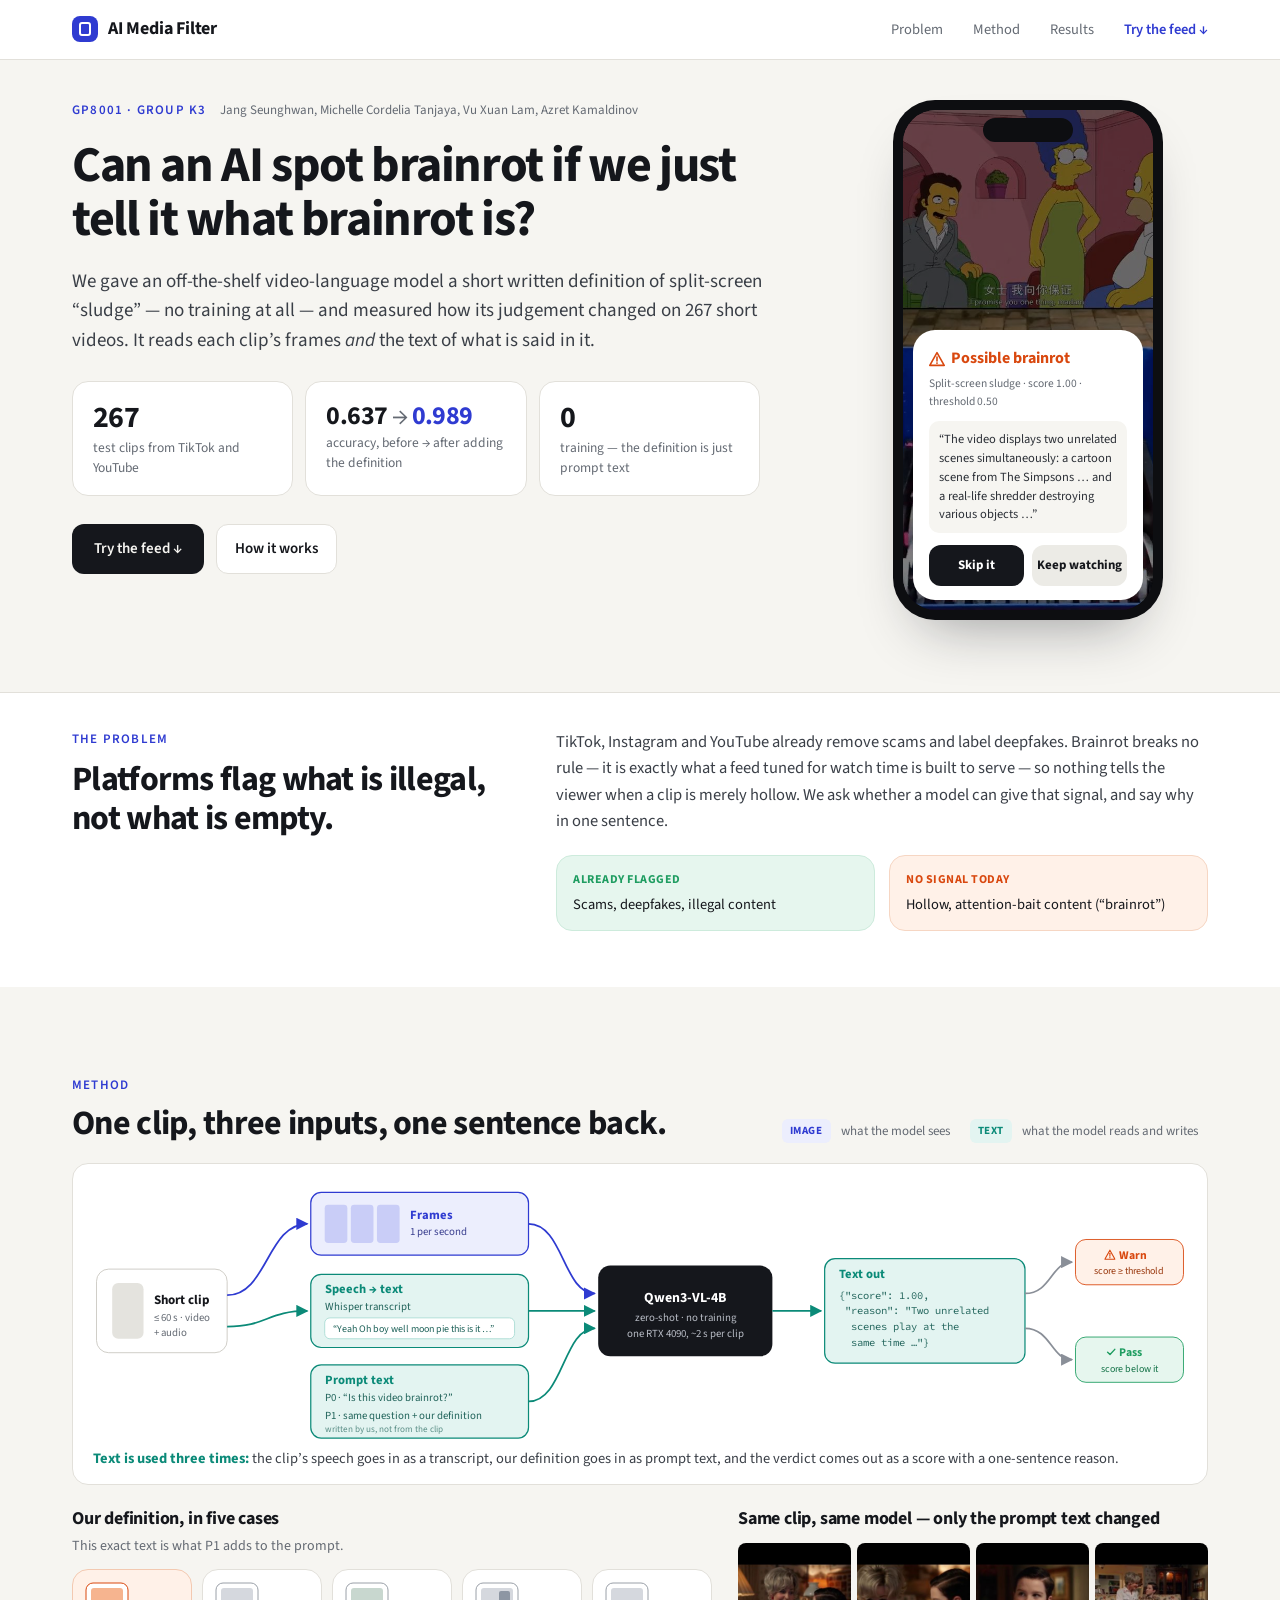
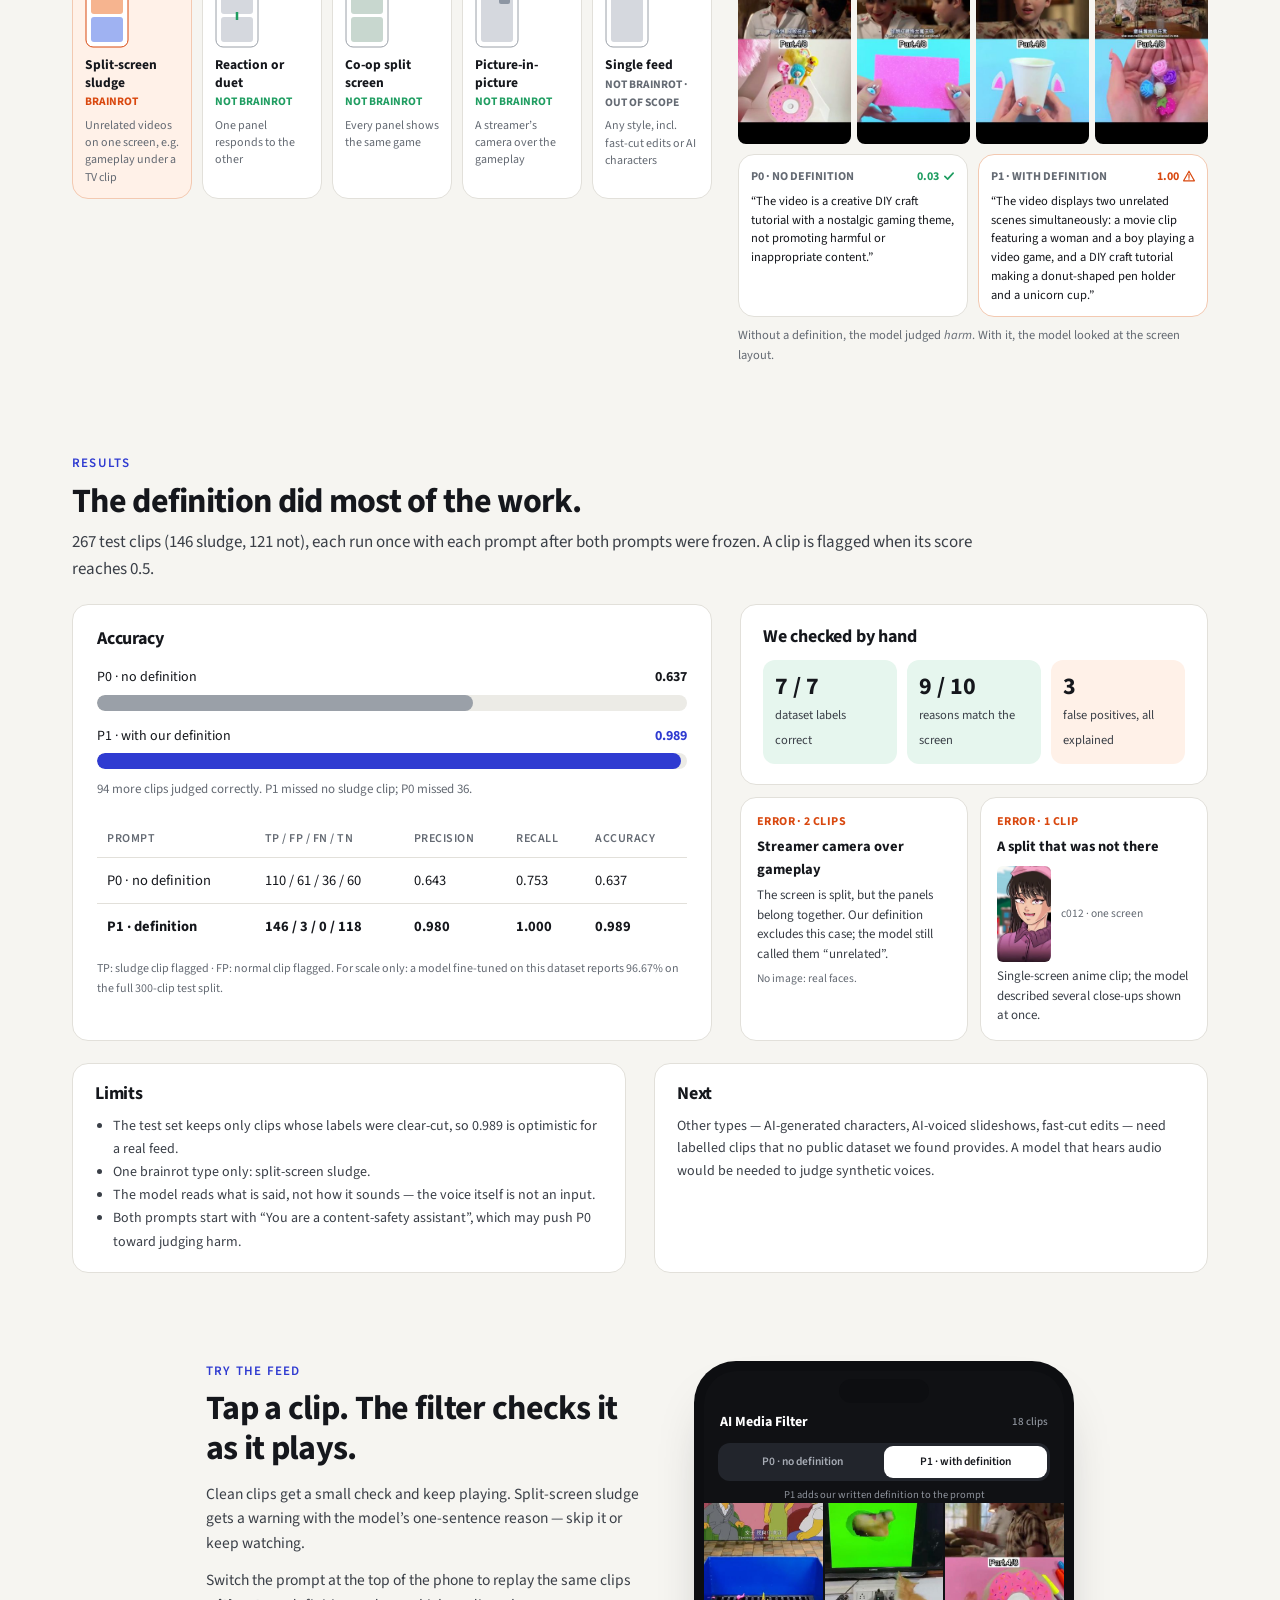
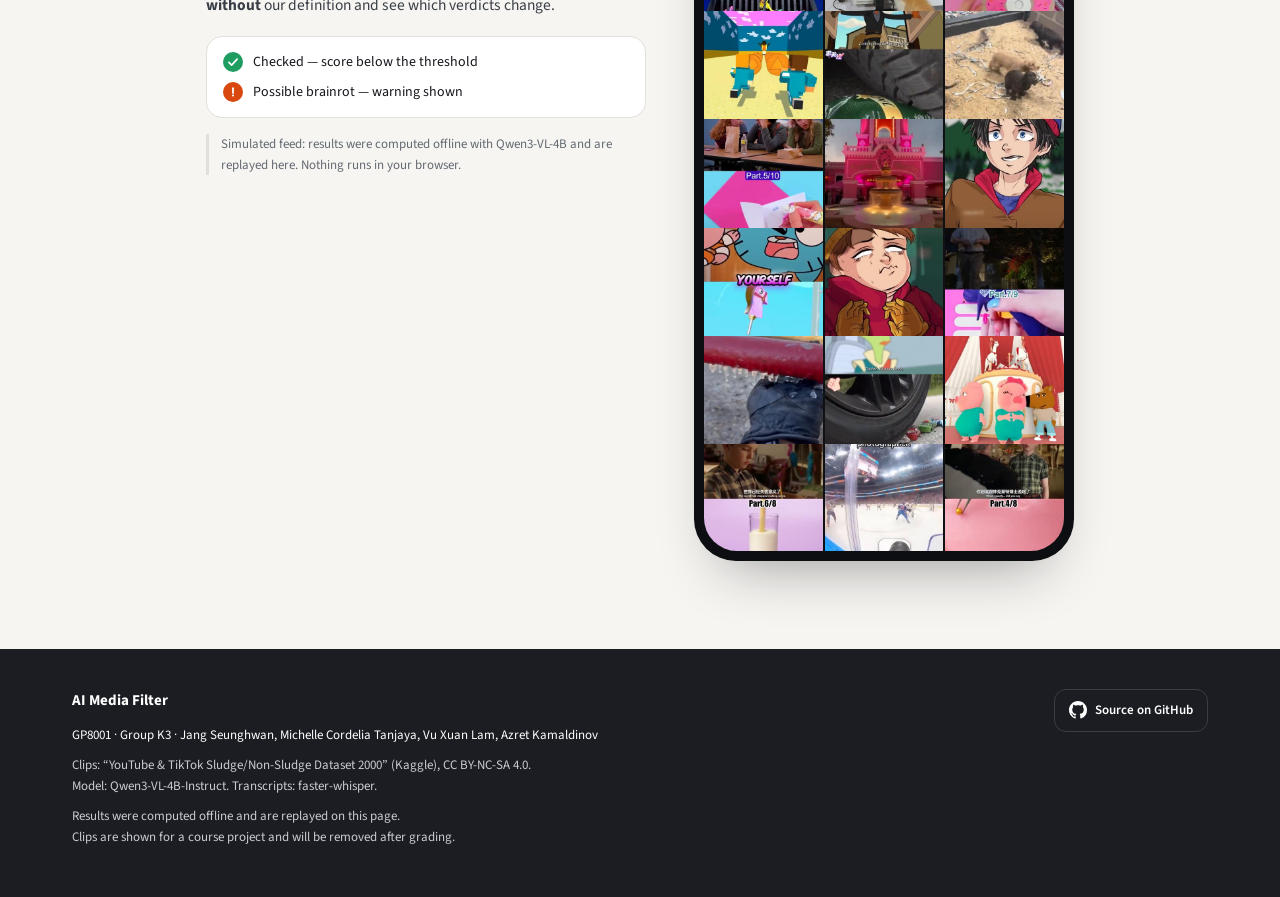
==== commit d1e5c229: "Add team member names Jang Seunghwan, Michelle Cordelia Tanjaya, Vu Xuan Lam, Azret Kamaldinov (site" ====
--- a/docs/index.html
+++ b/docs/index.html
@@ -360,7 +360,7 @@
 
 <!-- Fallback copies so the page also works when index.html is opened as a file.
      The live site reads assets/site.json and assets/clips.json first. Refresh with tools/embed_data.py. -->
-<script type="application/json" id="site-data">{"course":"GP8001","group":"Group K3","members":["Seunghwan Jang","Team member 2","Team member 3","Team member 4"]}</script>
+<script type="application/json" id="site-data">{"course":"GP8001","group":"Group K3","members":["Jang Seunghwan","Michelle Cordelia Tanjaya","Vu Xuan Lam","Azret Kamaldinov"]}</script>
 <script type="application/json" id="clips-data">[{"id":"c044","video":"assets/clips/c044.mp4","thumb":"assets/thumbs/c044.jpg","poster":"assets/posters/c044.jpg","label":"sludge","p0":{"score":0.9770226287399317,"reason":"The video combines cartoon dialogue with a shredder, creating a surreal and absurd juxtaposition.","sec":2.36},"p1":{"score":0.9999962733608097,"reason":"The video displays two unrelated scenes simultaneously: a cartoon scene from The Simpsons with characters discussing marriage and a real-life shredder destroying various objects, including a clock, phone, and pop-it toy.","sec":3.01},"note":""},{"id":"c024","video":"assets/clips/c024.mp4","thumb":"assets/thumbs/c024.jpg","poster":"assets/posters/c024.jpg","label":"not sludge","p0":{"score":0.18242558031387093,"reason":"The video shows a kitten watching a cat on a screen with green background, which is not brainrot.","sec":1.54},"p1":{"score":1.4449801345308207e-07,"reason":"A single video of a cat on a green screen is displayed, with no split-screen or multiple unrelated videos.","sec":1.75},"note":""},{"id":"c020","video":"assets/clips/c020.mp4","thumb":"assets/thumbs/c020.jpg","poster":"assets/posters/c020.jpg","label":"sludge","p0":{"score":0.03308605469641786,"reason":"The video is a creative DIY craft tutorial with a nostalgic gaming theme, not promoting harmful or inappropriate content.","sec":2.48},"p1":{"score":0.9999921107375358,"reason":"The video displays two unrelated scenes simultaneously: a movie clip featuring a woman and a boy playing a video game, and a DIY craft tutorial making a donut-shaped pen holder and a unicorn cup.","sec":2.74},"note":""},{"id":"c025","video":"assets/clips/c025.mp4","thumb":"assets/thumbs/c025.jpg","poster":"assets/posters/c025.jpg","label":"not sludge","p0":{"score":0.77729992054698,"reason":"The video features a Minecraft-style game with violent and chaotic elements, including characters resembling those from Squid Game, and exaggerated, cartoonish violence.","sec":3.03},"p1":{"score":3.65348200556395e-08,"reason":"The video features a single continuous scene with Minecraft-style characters and gameplay elements, without any split-screen or unrelated video overlays.","sec":3.13},"note":""},{"id":"c066","video":"assets/clips/c066.mp4","thumb":"assets/thumbs/c066.jpg","poster":"assets/posters/c066.jpg","label":"sludge","p0":{"score":0.9525741289411944,"reason":"The video combines cartoon violence with mundane, absurd objects being crushed, creating a surreal and darkly humorous tone.","sec":1.8},"p1":{"score":0.9999993524051881,"reason":"The video features two distinct and unrelated scenes: an animated Western show with characters and dialogue, and a real-world crushing video of various small objects under a car tire, with no clear connection between the two.","sec":2.16},"note":""},{"id":"c208","video":"assets/clips/c208.mp4","thumb":"assets/thumbs/c208.jpg","poster":"assets/posters/c208.jpg","label":"not sludge","p0":{"score":0.02931225643174513,"reason":"The video shows puppies playing and interacting in a shelter-like environment, with no offensive or inappropriate content.","sec":1.21},"p1":{"score":7.991959871028406e-11,"reason":"The video shows a single continuous scene of puppies in an enclosure with no split-screen or unrelated video panels.","sec":1.33},"note":""},{"id":"c159","video":"assets/clips/c159.mp4","thumb":"assets/thumbs/c159.jpg","poster":"assets/posters/c159.jpg","label":"sludge","p0":{"score":0.2689417653723509,"reason":"The video contains a mix of school-related dialogue and crafting activities, with no explicit or harmful content.","sec":1.87},"p1":{"score":0.9999251537652385,"reason":"The video displays two unrelated scenes simultaneously: a school hallway conversation and a DIY craft tutorial, with audio from both scenes.","sec":2.16},"note":""},{"id":"c234","video":"assets/clips/c234.mp4","thumb":"assets/thumbs/c234.jpg","poster":"assets/posters/c234.jpg","label":"not sludge","p0":{"score":0.11920293864618758,"reason":"The video showcases a lively and colorful restaurant experience with themed decor and food, not promoting harmful or inappropriate content.","sec":1.33},"p1":{"score":1.6918980102944207e-10,"reason":"The video features a single continuous scene showcasing Casa Bonita restaurant, its interior, food, and attractions without any split-screen or unrelated video overlays.","sec":1.57},"note":""},{"id":"c012","video":"assets/clips/c012.mp4","thumb":"assets/thumbs/c012.jpg","poster":"assets/posters/c012.jpg","label":"not sludge","p0":{"score":0.9626731168925041,"reason":"The video features anime-style characters with exaggerated expressions and a surreal, cartoonish aesthetic that is often associated with brainrot.","sec":1.17},"p1":{"score":0.7310585815345395,"reason":"The video shows multiple unrelated anime-style character close-ups simultaneously, with no shared audio or context connecting them.","sec":1.27},"note":"Our check: the model was wrong — this clip has a single screen."},{"id":"c037","video":"assets/clips/c037.mp4","thumb":"assets/thumbs/c037.jpg","poster":"assets/posters/c037.jpg","label":"sludge","p0":{"score":0.9975273767094737,"reason":"The video uses exaggerated and absurd imagery to mock and ridicule a character, which is a form of harmful humor.","sec":2.47},"p1":{"score":0.9999999586006235,"reason":"The video displays two unrelated clips simultaneously: an animated show featuring characters reacting to each other, and a gameplay segment of a lollipop character navigating obstacles in a colorful, physics-based game.","sec":2.79},"note":""},{"id":"c192","video":"assets/clips/c192.mp4","thumb":"assets/thumbs/c192.jpg","poster":"assets/posters/c192.jpg","label":"not sludge","p0":{"score":0.5621765591011381,"reason":"The video features cartoon characters with exaggerated expressions and a confrontational tone, which may be considered overly dramatic or inappropriate for some audiences.","sec":1.17},"p1":{"score":5.043474263807748e-07,"reason":"The video shows a single animated scene with three characters interacting, not multiple unrelated videos on screen.","sec":1.12},"note":""},{"id":"c072","video":"assets/clips/c072.mp4","thumb":"assets/thumbs/c072.jpg","poster":"assets/posters/c072.jpg","label":"sludge","p0":{"score":0.2450855683697291,"reason":"The video is a creative DIY project using popsicle sticks and glue, with no inappropriate or harmful content.","sec":2.36},"p1":{"score":0.9999996940977792,"reason":"The video features a split-screen format with unrelated content: a movie scene (likely from 'Crazy About Oklahoma') on the top half and a DIY craft tutorial using popsicle sticks on the bottom half, with no clear connection between the two.","sec":3.05},"note":""},{"id":"c160","video":"assets/clips/c160.mp4","thumb":"assets/thumbs/c160.jpg","poster":"assets/posters/c160.jpg","label":"not sludge","p0":{"score":2.902312524601589e-06,"reason":"The video shows a person handling ice and metal objects in a natural outdoor setting, which is not inherently brainrot.","sec":1.32},"p1":{"score":2.7346981016426896e-12,"reason":"The video shows a single continuous scene of a person interacting with icy equipment in a forest setting.","sec":1.44},"note":""},{"id":"c230","video":"assets/clips/c230.mp4","thumb":"assets/thumbs/c230.jpg","poster":"assets/posters/c230.jpg","label":"sludge","p0":{"score":0.8175745180598449,"reason":"The video combines cartoon scenes with a crushing toy car, which is a common form of entertainment content that may be considered brainrot.","sec":1.93},"p1":{"score":0.9999986290427253,"reason":"The video displays two unrelated cartoon scenes (Futurama and a car tire crushing various objects) simultaneously on a split screen, with audio from only one panel.","sec":2.22},"note":""},{"id":"c075","video":"assets/clips/c075.mp4","thumb":"assets/thumbs/c075.jpg","poster":"assets/posters/c075.jpg","label":"not sludge","p0":{"score":4.785095290582529e-06,"reason":"The video shows cartoon animals in a circus setting with no offensive or inappropriate content.","sec":1.79},"p1":{"score":3.978962558726916e-12,"reason":"The video shows a single animated scene with three characters in a circus setting, without any split-screen or multiple unrelated video panels.","sec":1.87},"note":""},{"id":"c186","video":"assets/clips/c186.mp4","thumb":"assets/thumbs/c186.jpg","poster":"assets/posters/c186.jpg","label":"sludge","p0":{"score":0.26894168070531194,"reason":"The video shows a boy leaving a girl a gift and a note, which is a normal, non-violent, and non-creepy interaction.","sec":2.53},"p1":{"score":0.9999898700097846,"reason":"The video features a split-screen format with unrelated content: a scene from a movie (top panel) and a DIY chocolate-making tutorial (bottom panel), with no clear connection between them.","sec":2.73},"note":""},{"id":"c001","video":"assets/clips/c001.mp4","thumb":"assets/thumbs/c001.jpg","poster":"assets/posters/c001.jpg","label":"not sludge","p0":{"score":0.006692854500575331,"reason":"The video shows a realistic perspective of an NHL photographer capturing a hockey game, with no offensive or inappropriate content.","sec":7.02},"p1":{"score":3.978962558726916e-12,"reason":"The video shows a single continuous shot from the perspective of an NHL photographer capturing a hockey game, with no split-screen or unrelated video overlays.","sec":7.36},"note":""},{"id":"c255","video":"assets/clips/c255.mp4","thumb":"assets/thumbs/c255.jpg","poster":"assets/posters/c255.jpg","label":"sludge","p0":{"score":0.22270031474554147,"reason":"The video shows a conversation between two characters and a cake decorating tutorial, with no offensive or harmful content.","sec":2.22},"p1":{"score":0.9999646437482612,"reason":"The video displays two unrelated scenes simultaneously: a TV show dialogue between a woman and a boy, and a cake decorating tutorial with close-ups of frosting and baking ingredients.","sec":2.68},"note":""}]</script>
 <script src="assets/app.js"></script>
 </body>
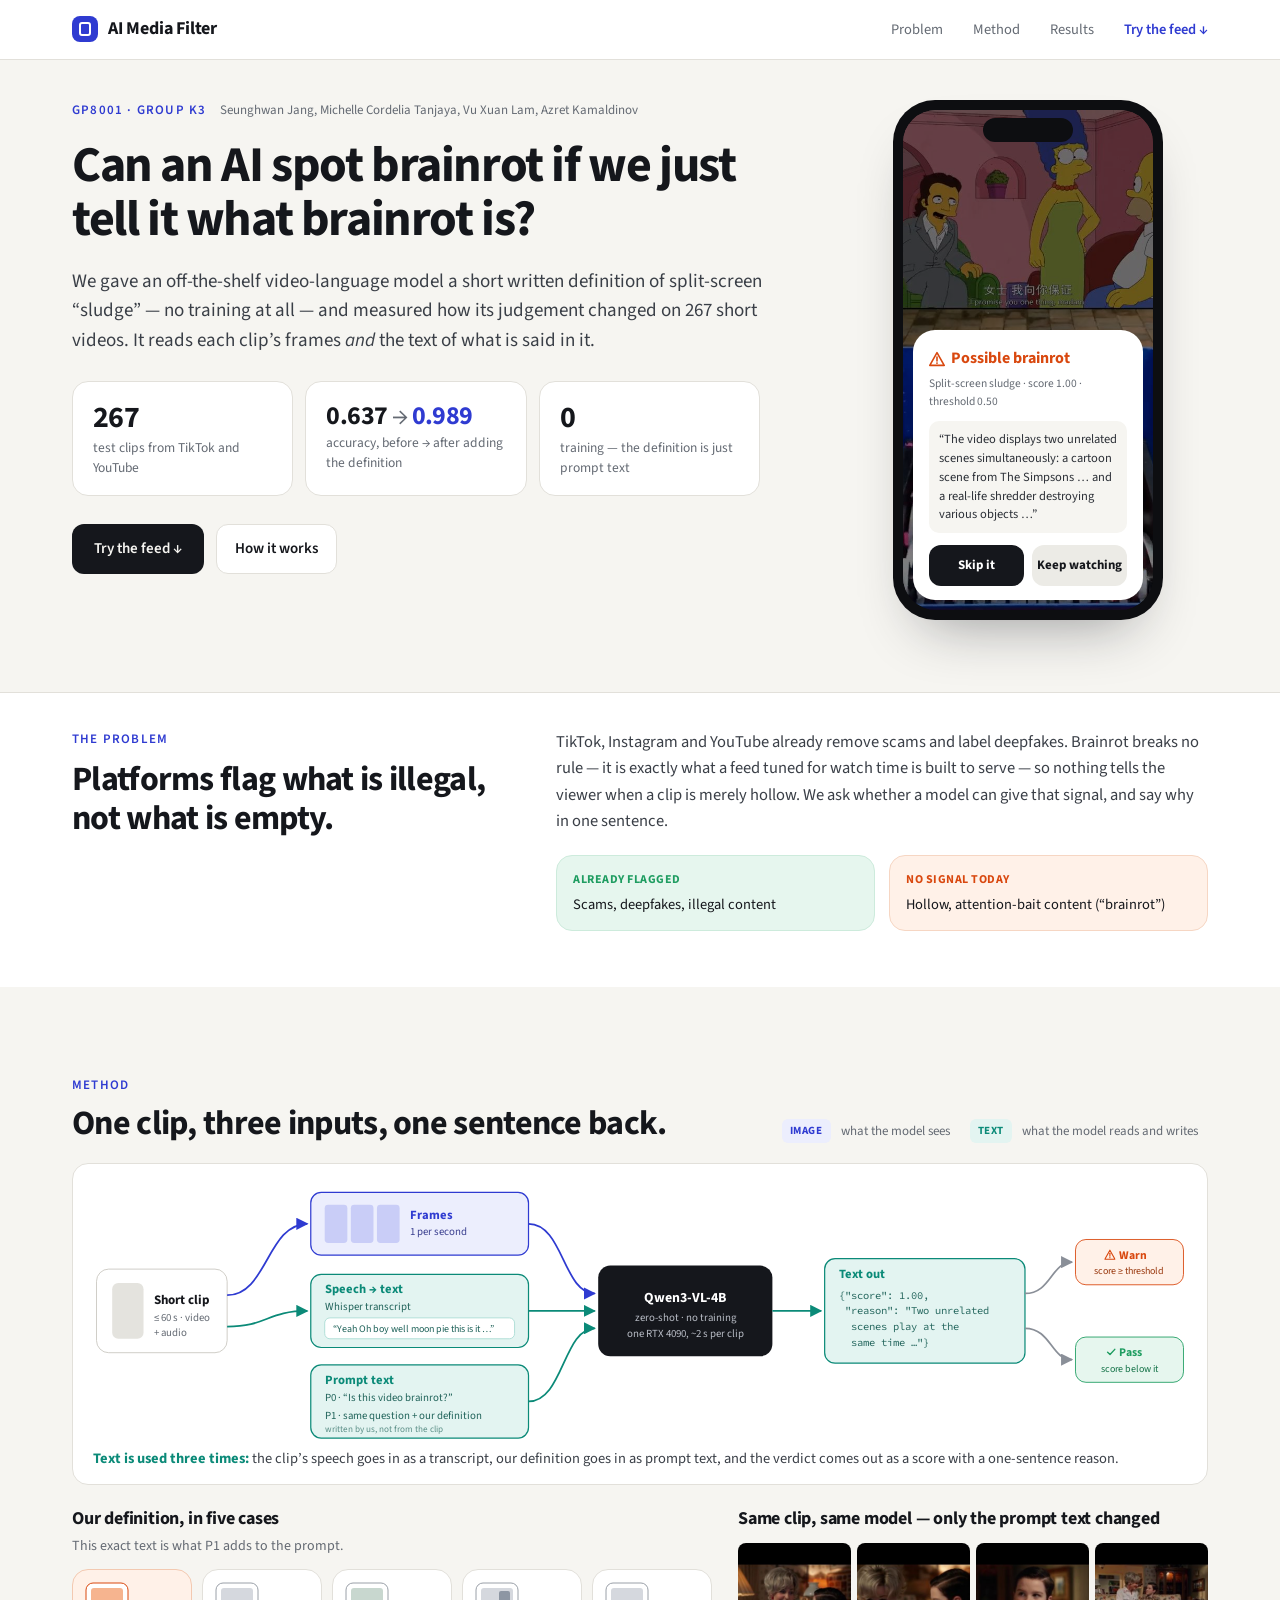
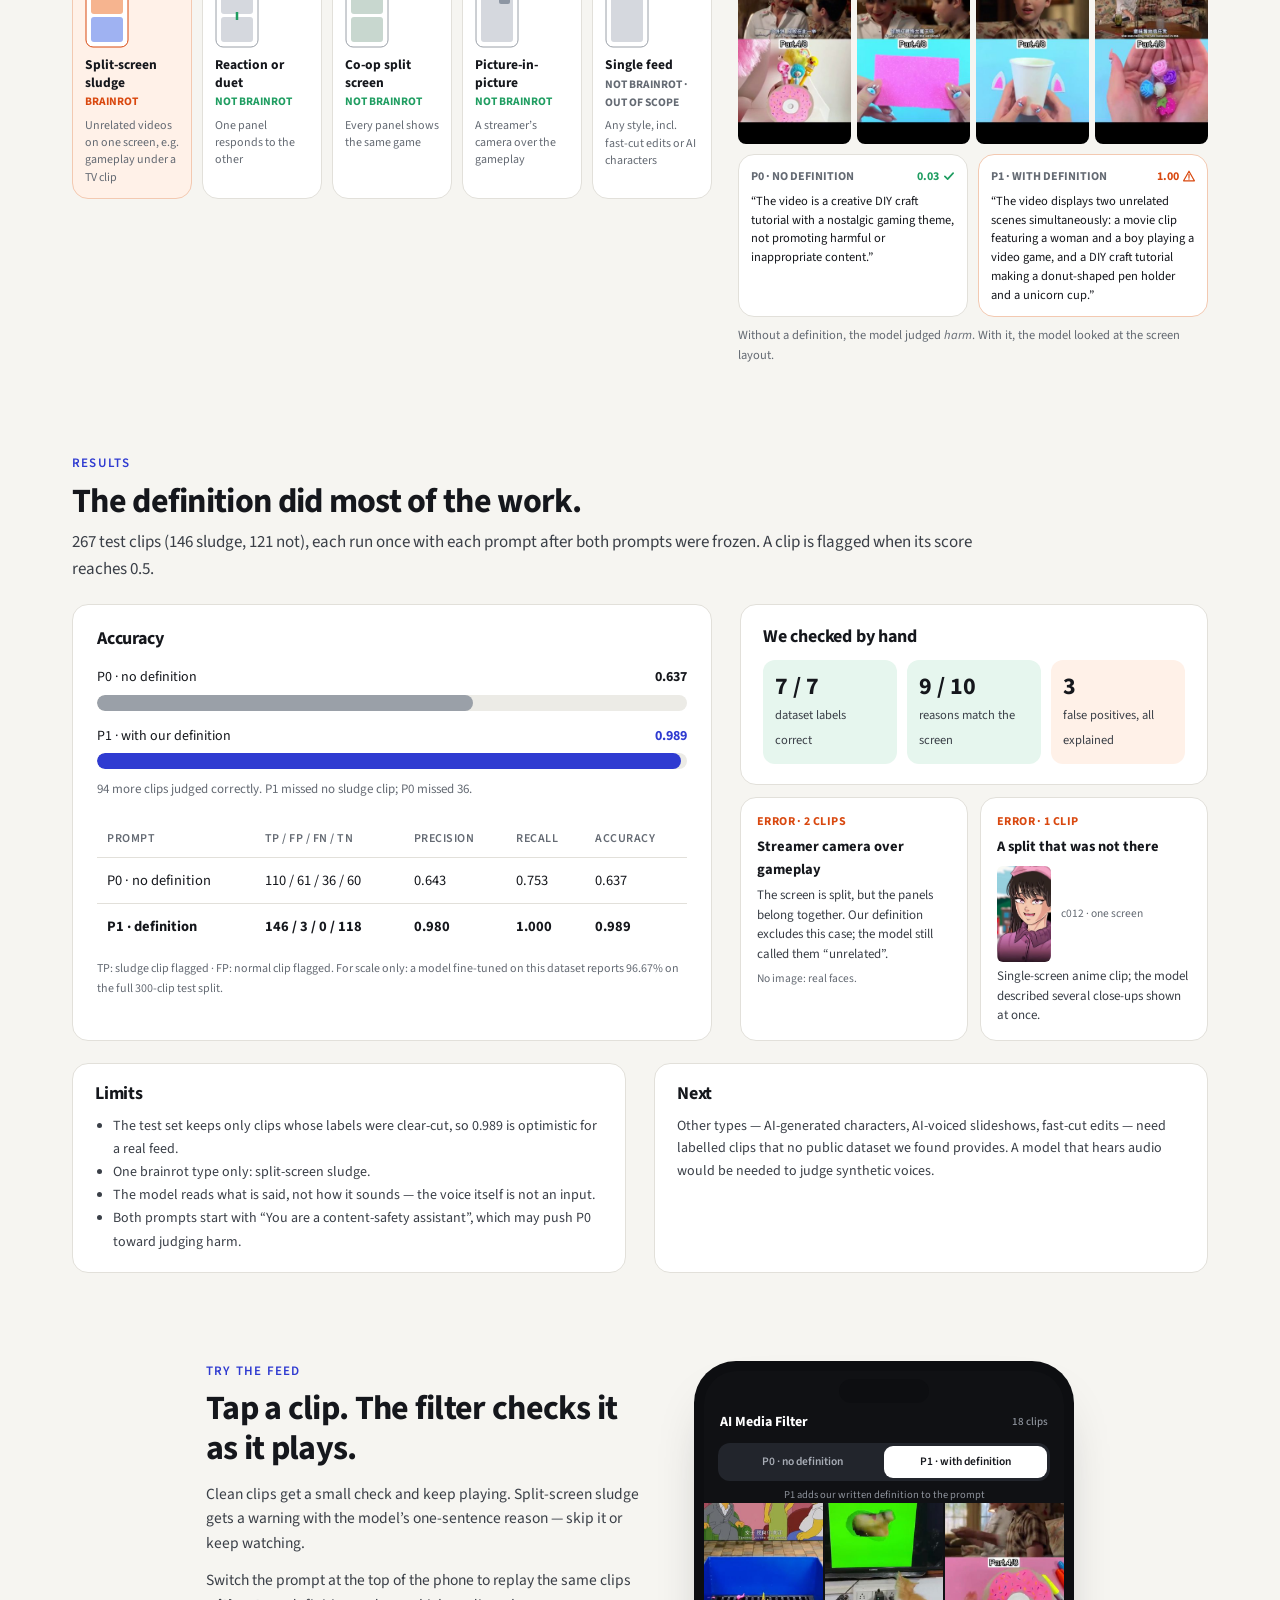
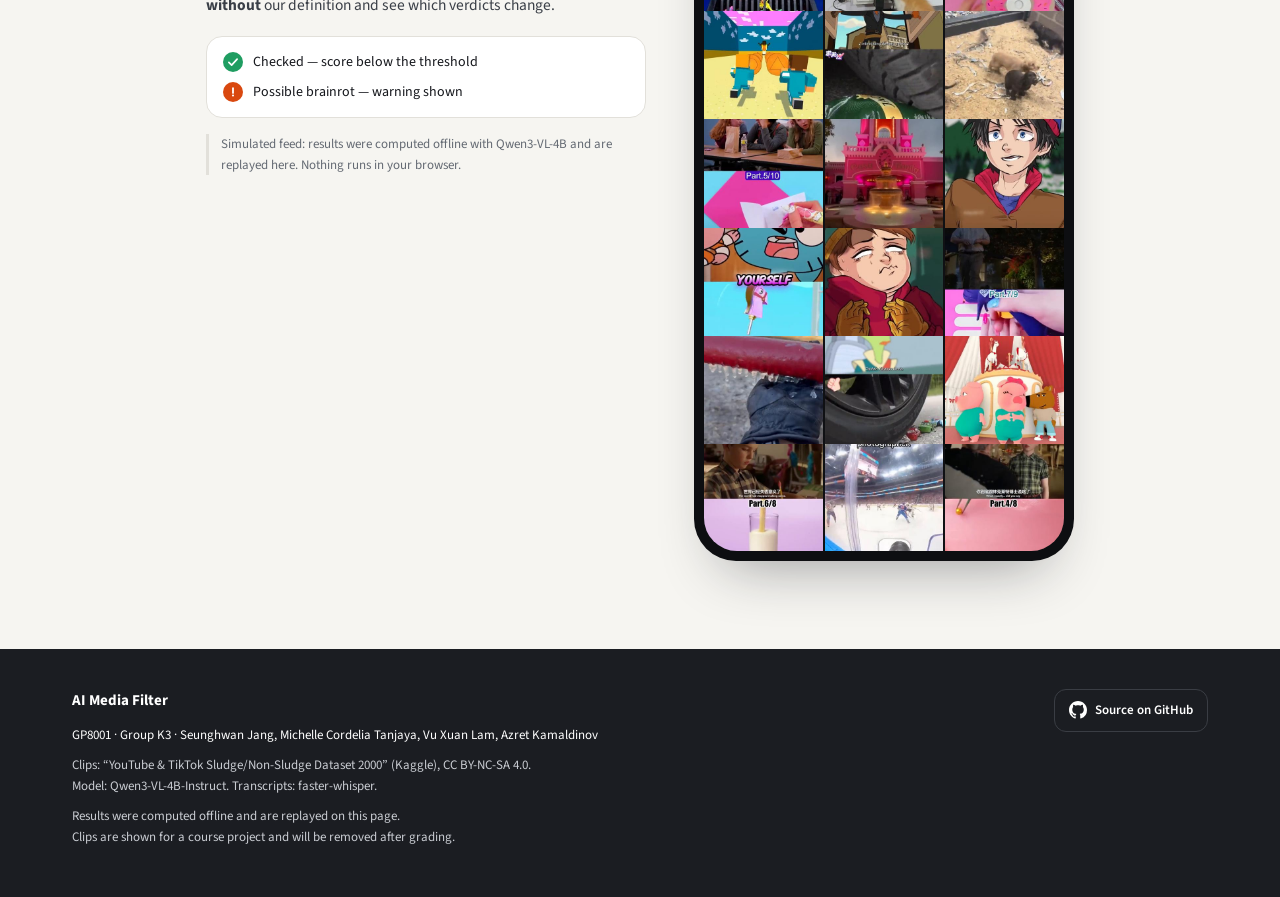
==== commit 8569d7d2: "Write first member as Seunghwan Jang Co-Authored-By: Claude Opus 5.5 <noreply@anthropic.com>" ====
--- a/docs/index.html
+++ b/docs/index.html
@@ -360,7 +360,7 @@
 
 <!-- Fallback copies so the page also works when index.html is opened as a file.
      The live site reads assets/site.json and assets/clips.json first. Refresh with tools/embed_data.py. -->
-<script type="application/json" id="site-data">{"course":"GP8001","group":"Group K3","members":["Jang Seunghwan","Michelle Cordelia Tanjaya","Vu Xuan Lam","Azret Kamaldinov"]}</script>
+<script type="application/json" id="site-data">{"course":"GP8001","group":"Group K3","members":["Seunghwan Jang","Michelle Cordelia Tanjaya","Vu Xuan Lam","Azret Kamaldinov"]}</script>
 <script type="application/json" id="clips-data">[{"id":"c044","video":"assets/clips/c044.mp4","thumb":"assets/thumbs/c044.jpg","poster":"assets/posters/c044.jpg","label":"sludge","p0":{"score":0.9770226287399317,"reason":"The video combines cartoon dialogue with a shredder, creating a surreal and absurd juxtaposition.","sec":2.36},"p1":{"score":0.9999962733608097,"reason":"The video displays two unrelated scenes simultaneously: a cartoon scene from The Simpsons with characters discussing marriage and a real-life shredder destroying various objects, including a clock, phone, and pop-it toy.","sec":3.01},"note":""},{"id":"c024","video":"assets/clips/c024.mp4","thumb":"assets/thumbs/c024.jpg","poster":"assets/posters/c024.jpg","label":"not sludge","p0":{"score":0.18242558031387093,"reason":"The video shows a kitten watching a cat on a screen with green background, which is not brainrot.","sec":1.54},"p1":{"score":1.4449801345308207e-07,"reason":"A single video of a cat on a green screen is displayed, with no split-screen or multiple unrelated videos.","sec":1.75},"note":""},{"id":"c020","video":"assets/clips/c020.mp4","thumb":"assets/thumbs/c020.jpg","poster":"assets/posters/c020.jpg","label":"sludge","p0":{"score":0.03308605469641786,"reason":"The video is a creative DIY craft tutorial with a nostalgic gaming theme, not promoting harmful or inappropriate content.","sec":2.48},"p1":{"score":0.9999921107375358,"reason":"The video displays two unrelated scenes simultaneously: a movie clip featuring a woman and a boy playing a video game, and a DIY craft tutorial making a donut-shaped pen holder and a unicorn cup.","sec":2.74},"note":""},{"id":"c025","video":"assets/clips/c025.mp4","thumb":"assets/thumbs/c025.jpg","poster":"assets/posters/c025.jpg","label":"not sludge","p0":{"score":0.77729992054698,"reason":"The video features a Minecraft-style game with violent and chaotic elements, including characters resembling those from Squid Game, and exaggerated, cartoonish violence.","sec":3.03},"p1":{"score":3.65348200556395e-08,"reason":"The video features a single continuous scene with Minecraft-style characters and gameplay elements, without any split-screen or unrelated video overlays.","sec":3.13},"note":""},{"id":"c066","video":"assets/clips/c066.mp4","thumb":"assets/thumbs/c066.jpg","poster":"assets/posters/c066.jpg","label":"sludge","p0":{"score":0.9525741289411944,"reason":"The video combines cartoon violence with mundane, absurd objects being crushed, creating a surreal and darkly humorous tone.","sec":1.8},"p1":{"score":0.9999993524051881,"reason":"The video features two distinct and unrelated scenes: an animated Western show with characters and dialogue, and a real-world crushing video of various small objects under a car tire, with no clear connection between the two.","sec":2.16},"note":""},{"id":"c208","video":"assets/clips/c208.mp4","thumb":"assets/thumbs/c208.jpg","poster":"assets/posters/c208.jpg","label":"not sludge","p0":{"score":0.02931225643174513,"reason":"The video shows puppies playing and interacting in a shelter-like environment, with no offensive or inappropriate content.","sec":1.21},"p1":{"score":7.991959871028406e-11,"reason":"The video shows a single continuous scene of puppies in an enclosure with no split-screen or unrelated video panels.","sec":1.33},"note":""},{"id":"c159","video":"assets/clips/c159.mp4","thumb":"assets/thumbs/c159.jpg","poster":"assets/posters/c159.jpg","label":"sludge","p0":{"score":0.2689417653723509,"reason":"The video contains a mix of school-related dialogue and crafting activities, with no explicit or harmful content.","sec":1.87},"p1":{"score":0.9999251537652385,"reason":"The video displays two unrelated scenes simultaneously: a school hallway conversation and a DIY craft tutorial, with audio from both scenes.","sec":2.16},"note":""},{"id":"c234","video":"assets/clips/c234.mp4","thumb":"assets/thumbs/c234.jpg","poster":"assets/posters/c234.jpg","label":"not sludge","p0":{"score":0.11920293864618758,"reason":"The video showcases a lively and colorful restaurant experience with themed decor and food, not promoting harmful or inappropriate content.","sec":1.33},"p1":{"score":1.6918980102944207e-10,"reason":"The video features a single continuous scene showcasing Casa Bonita restaurant, its interior, food, and attractions without any split-screen or unrelated video overlays.","sec":1.57},"note":""},{"id":"c012","video":"assets/clips/c012.mp4","thumb":"assets/thumbs/c012.jpg","poster":"assets/posters/c012.jpg","label":"not sludge","p0":{"score":0.9626731168925041,"reason":"The video features anime-style characters with exaggerated expressions and a surreal, cartoonish aesthetic that is often associated with brainrot.","sec":1.17},"p1":{"score":0.7310585815345395,"reason":"The video shows multiple unrelated anime-style character close-ups simultaneously, with no shared audio or context connecting them.","sec":1.27},"note":"Our check: the model was wrong — this clip has a single screen."},{"id":"c037","video":"assets/clips/c037.mp4","thumb":"assets/thumbs/c037.jpg","poster":"assets/posters/c037.jpg","label":"sludge","p0":{"score":0.9975273767094737,"reason":"The video uses exaggerated and absurd imagery to mock and ridicule a character, which is a form of harmful humor.","sec":2.47},"p1":{"score":0.9999999586006235,"reason":"The video displays two unrelated clips simultaneously: an animated show featuring characters reacting to each other, and a gameplay segment of a lollipop character navigating obstacles in a colorful, physics-based game.","sec":2.79},"note":""},{"id":"c192","video":"assets/clips/c192.mp4","thumb":"assets/thumbs/c192.jpg","poster":"assets/posters/c192.jpg","label":"not sludge","p0":{"score":0.5621765591011381,"reason":"The video features cartoon characters with exaggerated expressions and a confrontational tone, which may be considered overly dramatic or inappropriate for some audiences.","sec":1.17},"p1":{"score":5.043474263807748e-07,"reason":"The video shows a single animated scene with three characters interacting, not multiple unrelated videos on screen.","sec":1.12},"note":""},{"id":"c072","video":"assets/clips/c072.mp4","thumb":"assets/thumbs/c072.jpg","poster":"assets/posters/c072.jpg","label":"sludge","p0":{"score":0.2450855683697291,"reason":"The video is a creative DIY project using popsicle sticks and glue, with no inappropriate or harmful content.","sec":2.36},"p1":{"score":0.9999996940977792,"reason":"The video features a split-screen format with unrelated content: a movie scene (likely from 'Crazy About Oklahoma') on the top half and a DIY craft tutorial using popsicle sticks on the bottom half, with no clear connection between the two.","sec":3.05},"note":""},{"id":"c160","video":"assets/clips/c160.mp4","thumb":"assets/thumbs/c160.jpg","poster":"assets/posters/c160.jpg","label":"not sludge","p0":{"score":2.902312524601589e-06,"reason":"The video shows a person handling ice and metal objects in a natural outdoor setting, which is not inherently brainrot.","sec":1.32},"p1":{"score":2.7346981016426896e-12,"reason":"The video shows a single continuous scene of a person interacting with icy equipment in a forest setting.","sec":1.44},"note":""},{"id":"c230","video":"assets/clips/c230.mp4","thumb":"assets/thumbs/c230.jpg","poster":"assets/posters/c230.jpg","label":"sludge","p0":{"score":0.8175745180598449,"reason":"The video combines cartoon scenes with a crushing toy car, which is a common form of entertainment content that may be considered brainrot.","sec":1.93},"p1":{"score":0.9999986290427253,"reason":"The video displays two unrelated cartoon scenes (Futurama and a car tire crushing various objects) simultaneously on a split screen, with audio from only one panel.","sec":2.22},"note":""},{"id":"c075","video":"assets/clips/c075.mp4","thumb":"assets/thumbs/c075.jpg","poster":"assets/posters/c075.jpg","label":"not sludge","p0":{"score":4.785095290582529e-06,"reason":"The video shows cartoon animals in a circus setting with no offensive or inappropriate content.","sec":1.79},"p1":{"score":3.978962558726916e-12,"reason":"The video shows a single animated scene with three characters in a circus setting, without any split-screen or multiple unrelated video panels.","sec":1.87},"note":""},{"id":"c186","video":"assets/clips/c186.mp4","thumb":"assets/thumbs/c186.jpg","poster":"assets/posters/c186.jpg","label":"sludge","p0":{"score":0.26894168070531194,"reason":"The video shows a boy leaving a girl a gift and a note, which is a normal, non-violent, and non-creepy interaction.","sec":2.53},"p1":{"score":0.9999898700097846,"reason":"The video features a split-screen format with unrelated content: a scene from a movie (top panel) and a DIY chocolate-making tutorial (bottom panel), with no clear connection between them.","sec":2.73},"note":""},{"id":"c001","video":"assets/clips/c001.mp4","thumb":"assets/thumbs/c001.jpg","poster":"assets/posters/c001.jpg","label":"not sludge","p0":{"score":0.006692854500575331,"reason":"The video shows a realistic perspective of an NHL photographer capturing a hockey game, with no offensive or inappropriate content.","sec":7.02},"p1":{"score":3.978962558726916e-12,"reason":"The video shows a single continuous shot from the perspective of an NHL photographer capturing a hockey game, with no split-screen or unrelated video overlays.","sec":7.36},"note":""},{"id":"c255","video":"assets/clips/c255.mp4","thumb":"assets/thumbs/c255.jpg","poster":"assets/posters/c255.jpg","label":"sludge","p0":{"score":0.22270031474554147,"reason":"The video shows a conversation between two characters and a cake decorating tutorial, with no offensive or harmful content.","sec":2.22},"p1":{"score":0.9999646437482612,"reason":"The video displays two unrelated scenes simultaneously: a TV show dialogue between a woman and a boy, and a cake decorating tutorial with close-ups of frosting and baking ingredients.","sec":2.68},"note":""}]</script>
 <script src="assets/app.js"></script>
 </body>
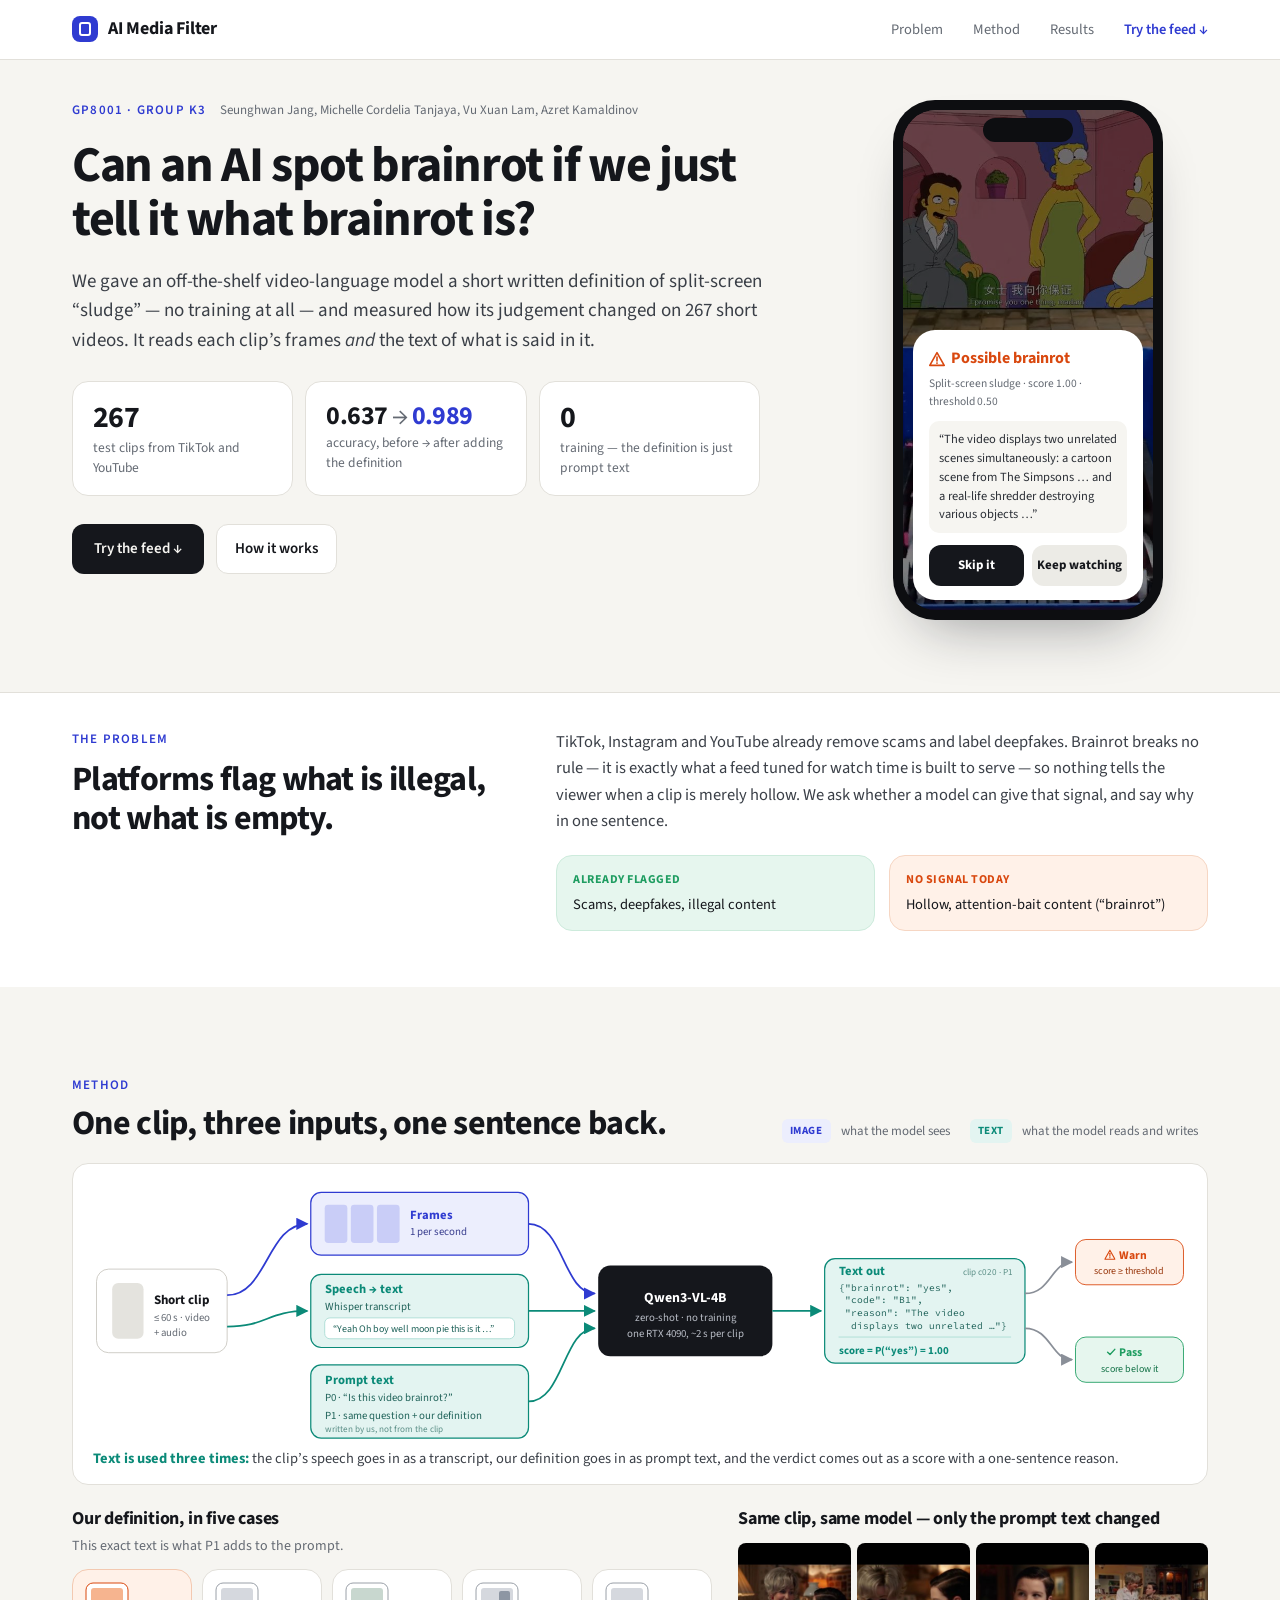
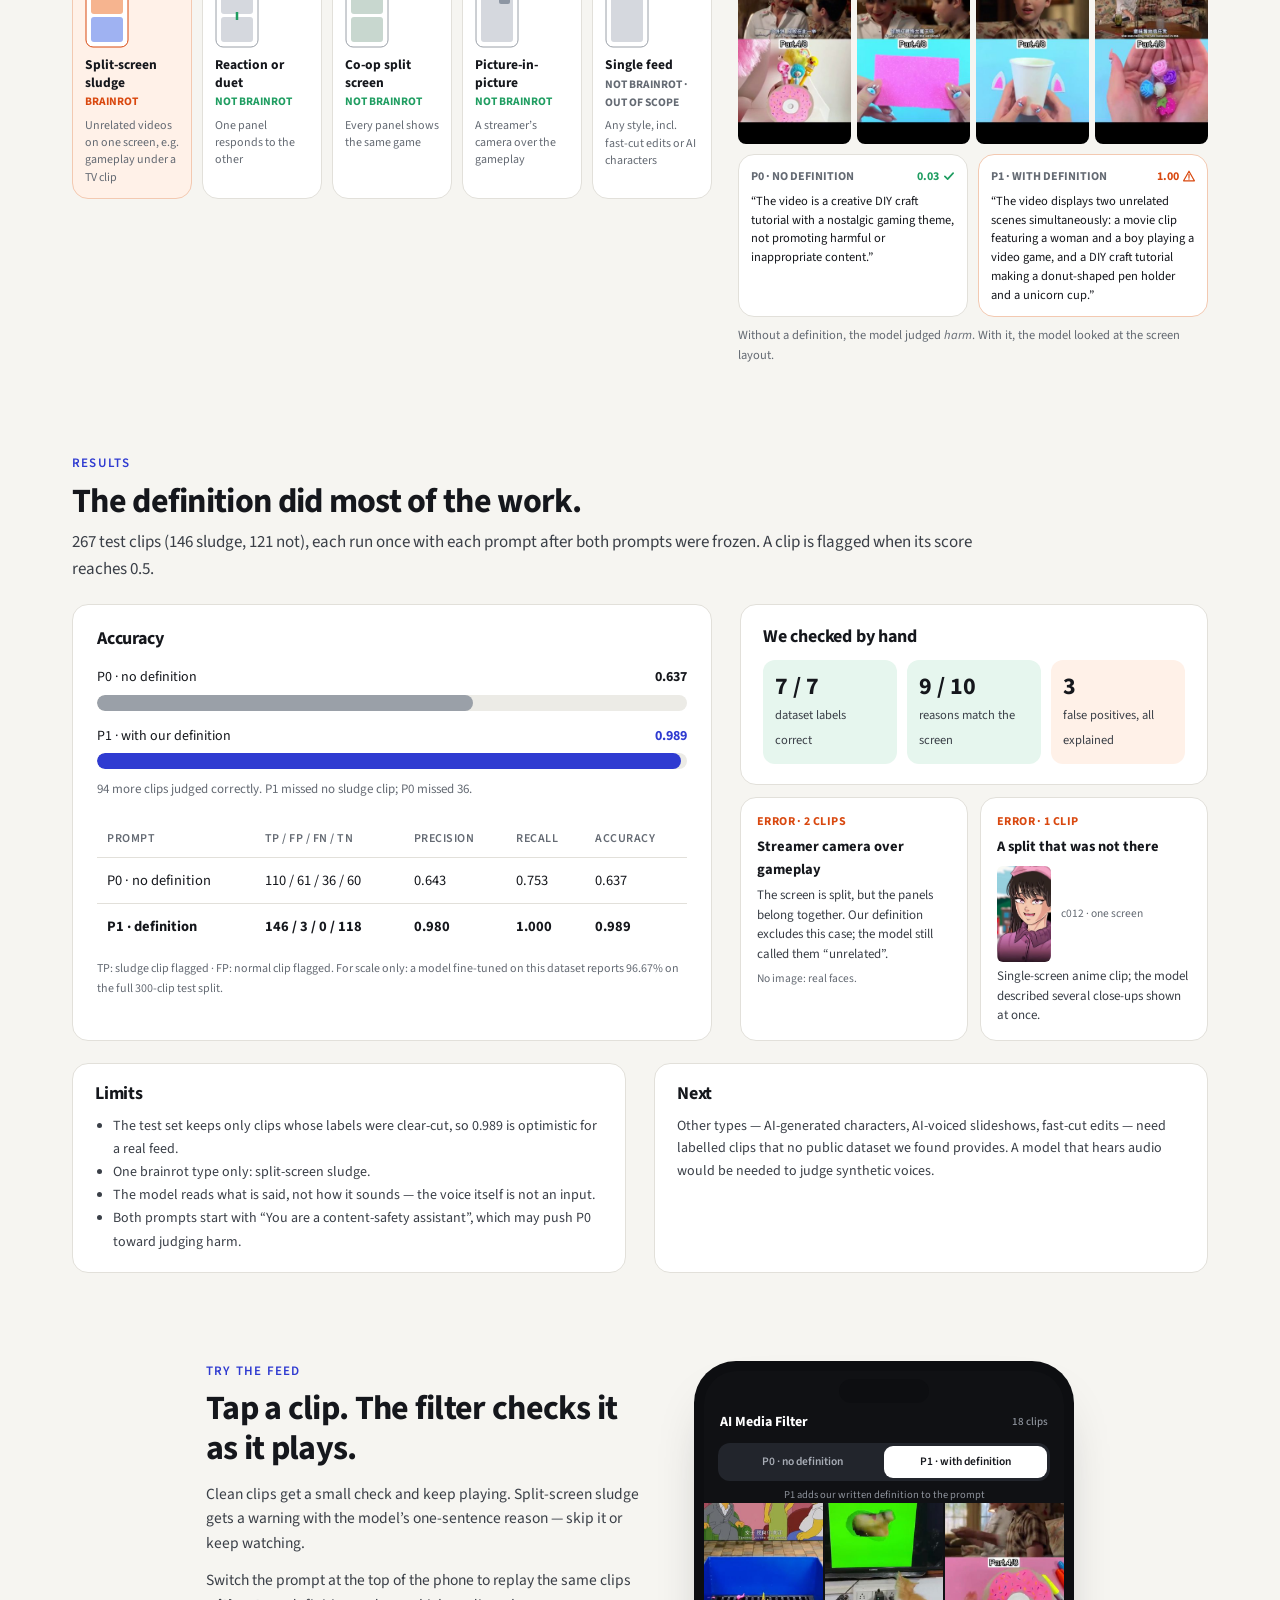
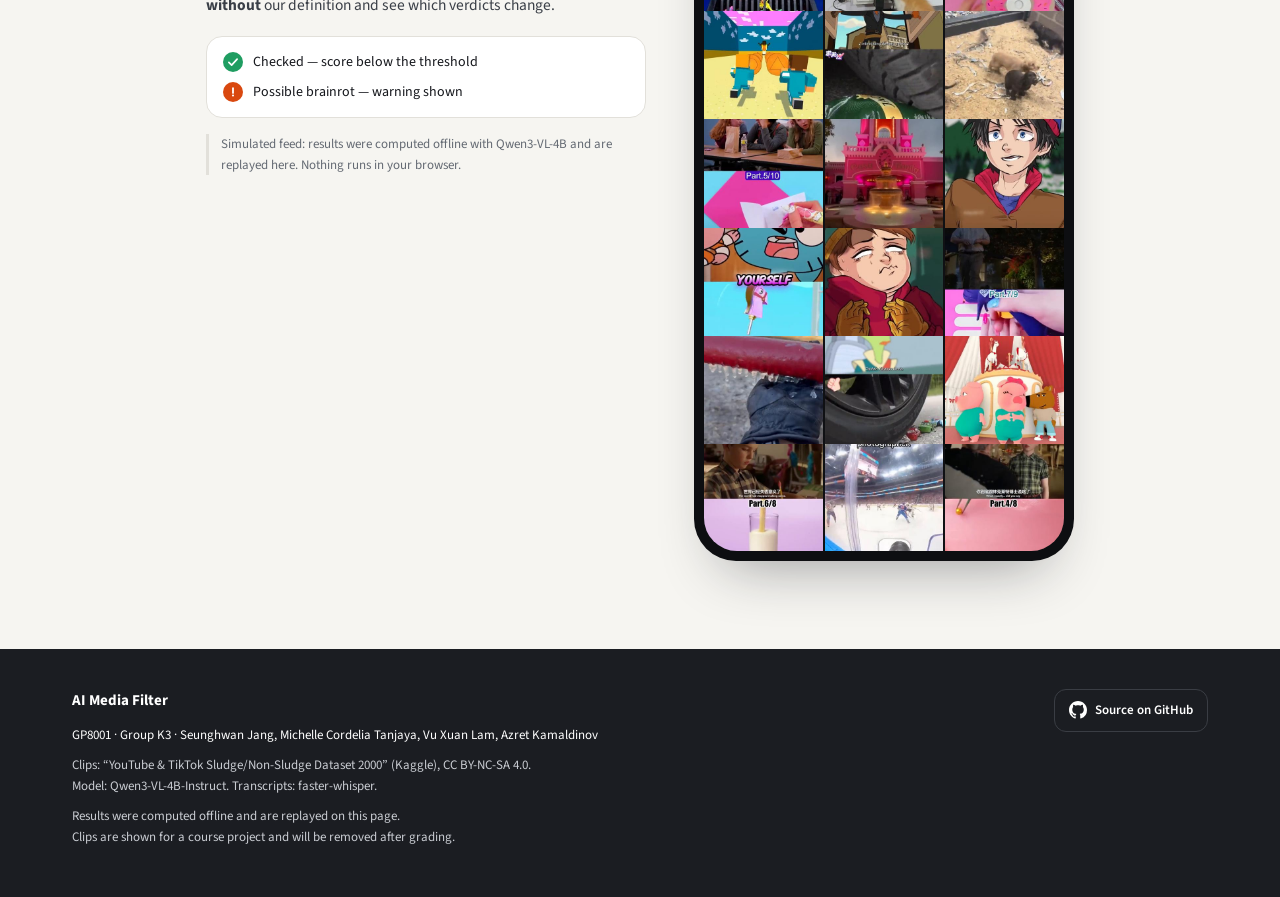
==== commit 4c0e8439: "Show the model's real output in the method figure The "Text out" box now shows the start of clip c02" ====
--- a/docs/index.html
+++ b/docs/index.html
@@ -97,7 +97,7 @@
 
     <div class="card pipe">
       <svg class="pipe-svg" viewBox="0 0 1256 300" role="img" aria-labelledby="pipe-title">
-        <title id="pipe-title">Pipeline: a short clip becomes frames (image) and a speech transcript (text); together with the prompt text they go into Qwen3-VL-4B, which writes a score and a one-sentence reason; the score decides warn or pass.</title>
+        <title id="pipe-title">Pipeline: a short clip becomes frames (image) and a speech transcript (text); together with the prompt text they go into Qwen3-VL-4B, which answers yes or no with a one-sentence reason; the probability it gives to yes is the score, which decides warn or pass.</title>
         <defs>
           <marker id="ah" viewBox="0 0 10 10" refX="9" refY="5" markerWidth="7" markerHeight="7" orient="auto-start-reverse"><path d="M0,0 L10,5 L0,10 z" fill="#8a8f98"/></marker>
           <marker id="aht" viewBox="0 0 10 10" refX="9" refY="5" markerWidth="7" markerHeight="7" orient="auto-start-reverse"><path d="M0,0 L10,5 L0,10 z" fill="#0b8a78"/></marker>
@@ -139,11 +139,15 @@
         <!-- output -->
         <path d="M780 148 L 836 148" fill="none" stroke="#0b8a78" stroke-width="2" marker-end="url(#aht)"/>
         <rect x="840" y="88" width="230" height="120" rx="12" fill="#e3f4f1" stroke="#0b8a78" stroke-width="1.4"/>
-        <text x="856" y="110" font-size="14.5" font-weight="700" fill="#0b8a78">Text out</text>
-        <text class="mono" x="856" y="134" font-size="12" fill="#20635a">{"score": 1.00,</text>
-        <text class="mono" x="856" y="152" font-size="12" fill="#20635a" xml:space="preserve"> "reason": "Two unrelated</text>
-        <text class="mono" x="856" y="170" font-size="12" fill="#20635a" xml:space="preserve">  scenes play at the</text>
-        <text class="mono" x="856" y="188" font-size="12" fill="#20635a" xml:space="preserve">  same time …"}</text>
+        <!-- c020's real P1 output (start of it); the score is the model's probability for "yes" -->
+        <text x="856" y="107" font-size="14.5" font-weight="700" fill="#0b8a78">Text out</text>
+        <text x="1056" y="107" text-anchor="end" font-size="10.5" fill="#5c8f87">clip c020 · P1</text>
+        <text class="mono" x="856" y="125" font-size="11" fill="#20635a">{"brainrot": "yes",</text>
+        <text class="mono" x="856" y="139.5" font-size="11" fill="#20635a" xml:space="preserve"> "code": "B1",</text>
+        <text class="mono" x="856" y="154" font-size="11" fill="#20635a" xml:space="preserve"> "reason": "The video</text>
+        <text class="mono" x="856" y="168.5" font-size="11" fill="#20635a" xml:space="preserve">  displays two unrelated …"}</text>
+        <line x1="856" y1="178" x2="1054" y2="178" stroke="#a9dcd4"/>
+        <text x="856" y="197" font-size="12.5" font-weight="700" fill="#0b8a78">score = P(“yes”) = 1.00</text>
         <!-- decision -->
         <path d="M1070 128 C 1100 128, 1100 92, 1124 92" fill="none" stroke="#8a8f98" stroke-width="2" marker-end="url(#ah)"/>
         <path d="M1070 168 C 1100 168, 1100 204, 1124 204" fill="none" stroke="#8a8f98" stroke-width="2" marker-end="url(#ah)"/>
@@ -164,7 +168,7 @@
         <div class="arrow">↓</div>
         <div class="m"><b>Qwen3-VL-4B</b> · no training</div>
         <div class="arrow">↓</div>
-        <div class="x"><b>Text out</b> · score + one-sentence reason <span class="tag text">TEXT</span></div>
+        <div class="x"><b>Text out</b> · yes/no + one-sentence reason; score = P(“yes”) <span class="tag text">TEXT</span></div>
         <div class="verdicts"><span class="w"><svg class="ico"><use href="#i-warn"/></svg>Warn</span><span class="p"><svg class="ico"><use href="#i-check"/></svg>Pass</span></div>
       </div>
       <p class="body caption"><b>Text is used three times:</b> the clip’s speech goes in as a transcript, our definition goes in as prompt text, and the verdict comes out as a score with a one-sentence reason.</p>
